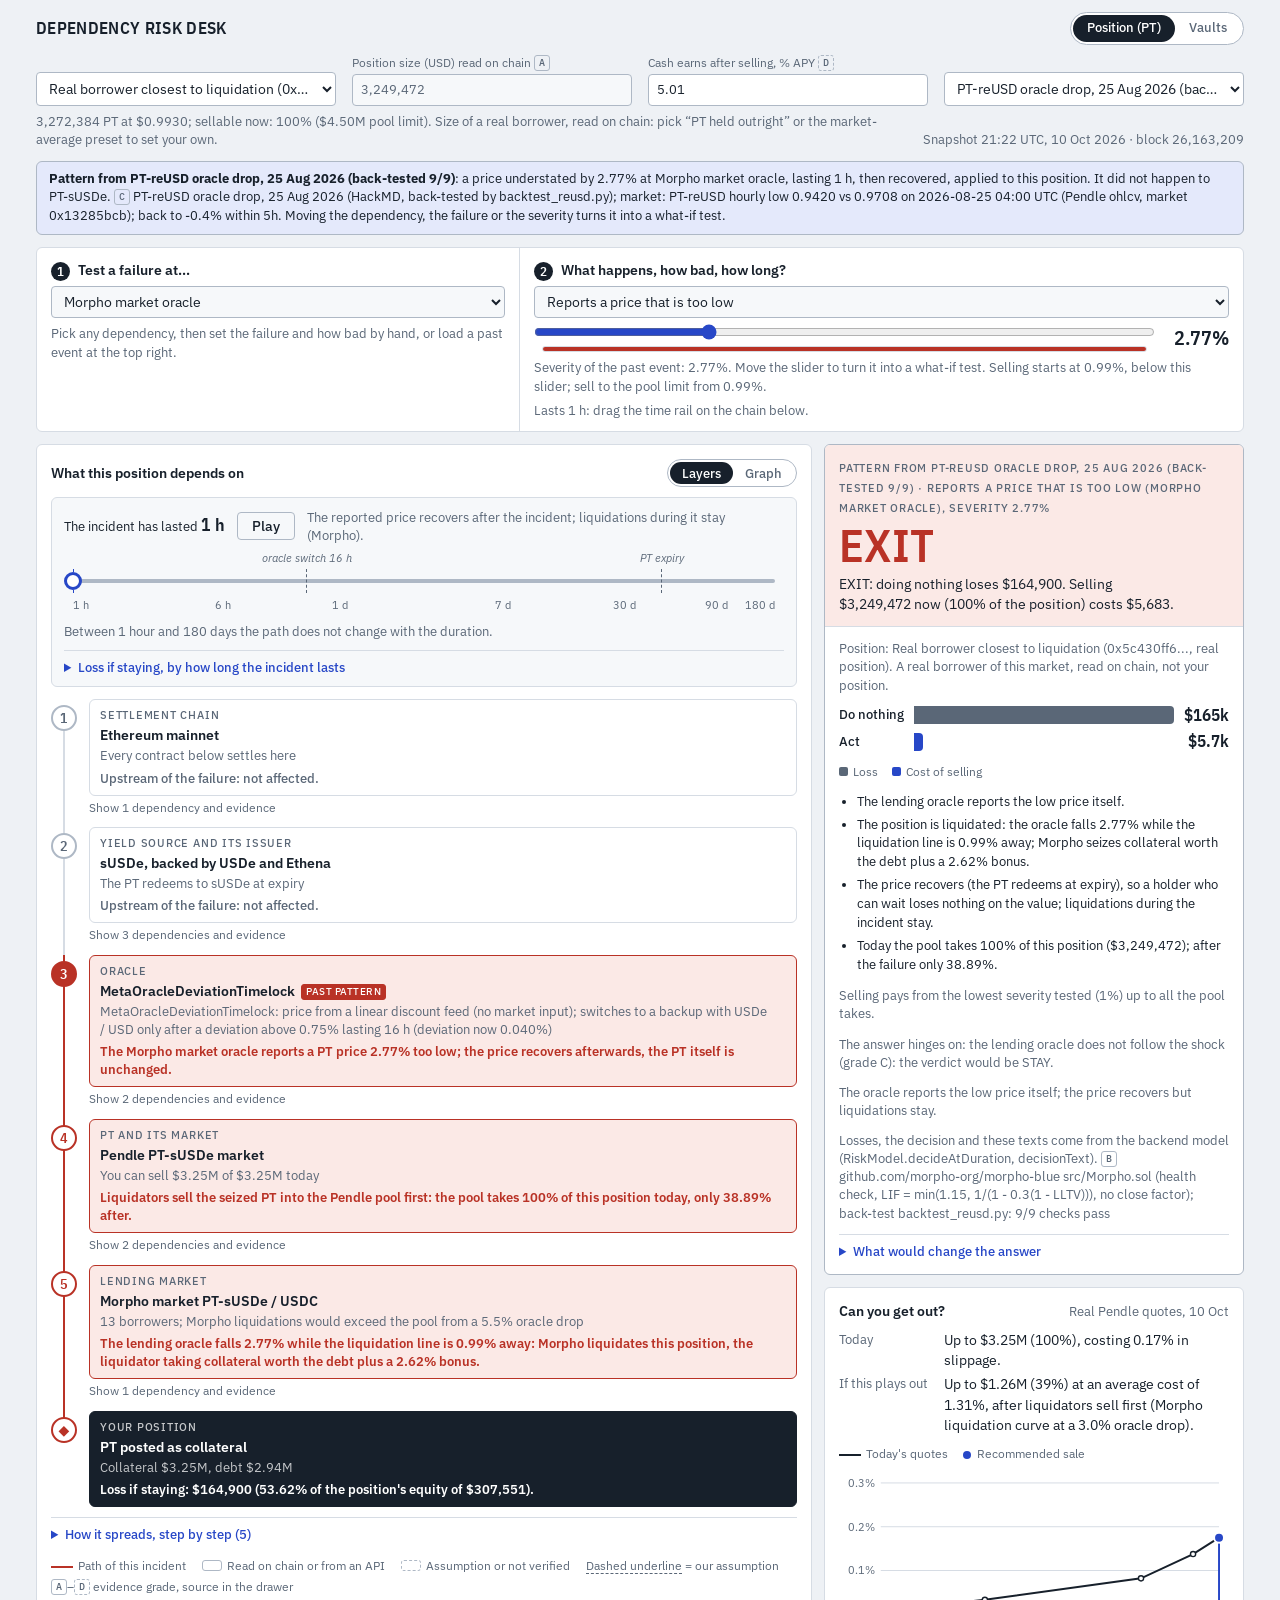
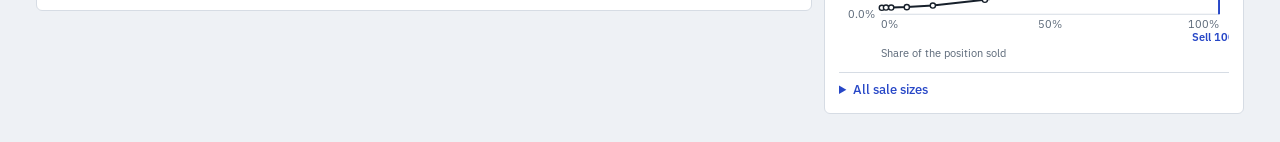
==== web/demo.html @ 29af9c68 "Vault view rest: backend links, details, duration, run slider, off-chain (to-do 9) Links and the inc" ====
<!doctype html>
<html>
  <head>
    <meta charset="utf8" />
    <meta
      name="viewport"
      content="width=device-width,initial-scale=1,viewport-fit=cover"
    />
    <link rel="stylesheet" href="demo.css" />
  </head>
  <body>
    <title>Dependency Risk Desk v2</title>
    <link
      rel="stylesheet"
      href="https://fonts.googleapis.com/css2?family=IBM+Plex+Mono:wght@400;500&family=IBM+Plex+Sans:wght@400;500;600&family=IBM+Plex+Sans+Condensed:wght@600&display=swap"
    />

    <div class="app">
      <header>
        <h1>Dependency Risk Desk</h1>
        <div class="view-part" id="hdr-pt">
          <select id="pos" aria-label="Position"></select>
          <label class="hin" for="size"
            ><span><span id="size-lbl"></span> <span id="size-mark"></span></span
            ><input id="size" type="text" inputmode="decimal" autocomplete="off"
          /></label>
          <label class="hin" for="alt"
            ><span id="alt-lbl"></span><input id="alt" type="text" inputmode="decimal"
          /></label>
          <select id="replay" aria-label="Load a past incident pattern"></select>
          <p class="note hline" id="sizeLine"></p>
          <span class="stamp" id="stamp"></span>
        </div>
        <div class="view-part" id="hdr-vault" hidden>
          <label class="hin wide" for="v-addr"
            ><span id="v-addr-lbl"></span
            ><input id="v-addr" type="text" spellcheck="false" autocomplete="off"
          /></label>
          <select id="v-pick" aria-label="Vaults in the list"></select>
          <label class="hin" for="v-amt"
            ><span id="v-amt-lbl"></span><input id="v-amt" type="text" inputmode="decimal"
          /></label>
          <label class="hin" for="v-alt"
            ><span id="v-alt-lbl"></span><input id="v-alt" type="text" inputmode="decimal"
          /></label>
        </div>
        <div class="mode" role="group" aria-label="Page view">
          <button data-page="pt" aria-pressed="true">Position (PT)</button
          ><button data-page="vault" aria-pressed="false">Vaults</button>
        </div>
      </header>
      <div class="banner" id="banner" hidden></div>

      <div class="view-part" id="view-pt">
      <div class="banner" id="pastBanner" hidden></div>

      <section class="panel steps" id="steps" aria-label="Incident to test">
        <div class="step">
          <label class="q" for="node"><i>1</i><span id="q1"></span></label>
          <select id="node"></select>
          <span class="note" id="n1"></span>
        </div>
        <div class="step">
          <label class="q" for="fail"><i>2</i>What happens, how bad, how long?</label>
          <select id="fail"></select>
          <div class="slide">
            <div class="tcol">
              <input type="range" id="sev" aria-label="Severity" />
              <div id="zoneBox"></div>
            </div>
            <output id="sevOut" for="sev"></output>
          </div>
          <span class="note" id="sevNote"></span>
          <span class="note" id="durNote"></span>
        </div>
      </section>

      <main class="cols">
        <div class="main">
          <section class="panel">
            <div class="phead">
              <h2>What this position depends on</h2>
              <div
                class="mode sm"
                role="group"
                aria-label="How to show the dependencies"
              >
                <button id="v-list" data-view="list" aria-pressed="true">
                  Layers</button
                ><button id="v-graph" data-view="graph" aria-pressed="false">
                  Graph
                </button>
              </div>
            </div>
            <div class="rail" id="rail" role="group" aria-label="How long the incident lasts">
              <div class="rhead">
                <span class="rlbl" id="railLbl"></span>
                <button class="btn rplay" id="play" aria-pressed="false"></button>
                <span class="rrec" id="rec"></span>
              </div>
              <div class="rtrack" id="rtrack">
                <div class="rline"></div>
                <div id="rmarks"></div>
                <div
                  class="rthumb"
                  id="rthumb"
                  role="slider"
                  tabindex="0"
                  aria-label="How long the incident lasts"
                  aria-valuemin="1"
                  aria-valuemax="4320"
                ></div>
              </div>
              <div class="raxis" id="raxis"></div>
              <ul class="revents" id="revents"></ul>
              <details class="tl" id="d-tl">
                <summary id="tlSum"></summary>
                <div id="tl"></div>
              </details>
            </div>
            <div class="chain" id="chain"></div>
            <details class="spread" id="d-spread">
              <summary id="spreadSum"></summary>
              <ol id="spread"></ol>
            </details>
            <div class="legend">
              <span><i class="a"></i>Path of this incident</span
              ><span><i></i>Read on chain or from an API</span
              ><span><i class="d"></i>Assumption or not verified</span
              ><span
                ><span class="asm">Dashed underline</span> = our
                assumption</span
              ><span
                ><span class="gr">A</span>–<span class="gr D">D</span> evidence
                grade, source in the drawer</span
              >
            </div>
          </section>
        </div>
        <aside class="side">
          <section
            class="panel decision"
            id="decision"
            aria-live="polite"
          ></section>
          <section class="panel exit" id="exit"></section>
        </aside>
      </main>

      </div>

      <main class="view-part" id="view-vault" hidden>
        <div class="banner vmsg" id="v-msg" hidden></div>
        <section class="panel steps" id="v-steps" aria-label="Vault incident to test">
          <div class="step">
            <label class="q" for="v-inc"><i>1</i><span id="v-q1"></span></label>
            <select id="v-inc"></select>
            <span class="note" id="v-n1"></span>
          </div>
          <div class="step" id="v-sevstep">
            <label class="q" for="v-sev"><i>2</i><span id="v-q2"></span></label>
            <div class="slide">
              <div class="tcol">
                <input type="range" id="v-sev" min="0" max="1000" step="1" aria-label="Severity" />
                <div class="vticks" id="v-ticks"></div>
                <div id="v-zones"></div>
              </div>
              <output id="v-sevOut" for="v-sev"></output>
            </div>
            <span class="note" id="v-sevNote"></span>
          </div>
        </section>
        <div class="cols" id="v-cols">
          <section class="panel">
            <div class="phead">
              <h2 id="v-chainHead"></h2>
              <div class="mode sm" role="group" aria-label="How to show the vault's dependencies">
                <button data-vdisp="list" aria-pressed="true">Layers</button
                ><button data-vdisp="graph" aria-pressed="false">Graph</button>
              </div>
            </div>
            <div class="rail" id="v-rail" role="group" aria-label="How long the incident lasts" hidden>
              <div class="rhead">
                <span class="rlbl" id="v-durLbl"></span>
                <span class="rrec" id="v-rec"></span>
              </div>
              <div class="vrtrack">
                <div id="v-rmarks"></div>
                <input type="range" id="v-dur" min="0" max="1000" step="1" aria-label="How long the incident lasts" />
              </div>
              <div class="raxis" id="v-raxis"></div>
              <ul class="tlsum" id="v-dsum"></ul>
              <details class="tl" id="v-d-tl">
                <summary id="v-tlSum"></summary>
                <div id="v-tl"></div>
              </details>
            </div>
            <div class="vchain" id="v-chain"></div>
            <div id="v-more"></div>
          </section>
          <aside class="side">
            <section class="panel decision" id="v-decision" aria-live="polite"></section>
          </aside>
        </div>
      </main>
    </div>

    <div class="drawer" id="drawer" hidden>
      <div class="in" id="drawerIn"></div>
    </div>

    <script src="../sample_data/dashboard.sample.js"></script>
    <script src="risk_model.js"></script>
    <script src="../sample_data/vaults.sample.js"></script>
    <script src="demo.copy.js"></script>
    <script src="demo.js"></script>
    <script src="vault.js"></script>
  </body>
</html>
---- web/demo.css ----
/* Base styles (from the page <head>) */
      :root {
        color-scheme: light;
        box-sizing: border-box;
        padding-top: env(safe-area-inset-top, 0px);
        padding-bottom: env(safe-area-inset-bottom, 0px);
      }
      html {
        scroll-padding-top: env(safe-area-inset-top, 0px);
      }
      body {
        margin: 0;
        padding: 0;
        font:
          14px -apple-system,
          BlinkMacSystemFont,
          sans-serif;
        background: #fff;
        color: #000;
      }
      img {
        max-width: 100%;
      }
      [hidden]:not([hidden="until-found" i]) {
        display: none !important;
      }

/* Page styles */
      /* Layout: inputs run left to right in thinking order (where, how bad, how likely). Answer card top right. Five-layer chain on the left, one row per layer. Detail opens on demand. */
      :root {
        --bg: #eef1f5;
        --surface: #ffffff;
        --sunk: #f6f8fa;
        --ink: #17202b;
        --muted: #5a6777;
        --line: #d6dce4;
        --line-strong: #aeb8c5;
        --accent: #2747c7;
        --accent-tint: #e4e9fb;
        --crit: #b93226;
        --crit-tint: #fbe9e6;
        --warn: #8f5b00;
        --warn-tint: #fbf0d9;
        --good: #1e7048;
        --good-tint: #e3f3ea;
        --sans:
          "IBM Plex Sans", system-ui, -apple-system, "Segoe UI", sans-serif;
        --cond:
          "IBM Plex Sans Condensed", "IBM Plex Sans", system-ui, sans-serif;
        --mono: "IBM Plex Mono", ui-monospace, Menlo, Consolas, monospace;
      }
      @media (prefers-color-scheme: dark) {
        :root:not([data-theme="light"]) {
          --bg: #0f141b;
          --surface: #171e28;
          --sunk: #131922;
          --ink: #e5eaf1;
          --muted: #96a3b4;
          --line: #283342;
          --line-strong: #465468;
          --accent: #8aa4ff;
          --accent-tint: #1e2a52;
          --crit: #ff8475;
          --crit-tint: #3a1d1a;
          --warn: #e6ae52;
          --warn-tint: #33280f;
          --good: #62c795;
          --good-tint: #14301f;
          color-scheme: dark;
        }
      }
      :root[data-theme="dark"] {
        --bg: #0f141b;
        --surface: #171e28;
        --sunk: #131922;
        --ink: #e5eaf1;
        --muted: #96a3b4;
        --line: #283342;
        --line-strong: #465468;
        --accent: #8aa4ff;
        --accent-tint: #1e2a52;
        --crit: #ff8475;
        --crit-tint: #3a1d1a;
        --warn: #e6ae52;
        --warn-tint: #33280f;
        --good: #62c795;
        --good-tint: #14301f;
        color-scheme: dark;
      }
      * {
        box-sizing: border-box;
      }
      body {
        background: var(--bg);
        color: var(--ink);
        font: 14px/1.45 var(--sans);
        font-variant-numeric: tabular-nums;
      }
      .app {
        max-width: 1240px;
        margin: 0 auto;
        padding-inline: 16px;
        padding-block: 12px 28px;
        display: flex;
        flex-direction: column;
        gap: 12px;
      }
      body.drawer-open .app {
        padding-bottom: 46vh;
      }
      button,
      select,
      input {
        font: inherit;
        color: inherit;
      }
      button {
        cursor: pointer;
      }
      input[type="range"] {
        accent-color: var(--accent);
        width: 100%;
        min-width: 0;
        margin: 0;
      }
      :focus-visible {
        outline: 2px solid var(--accent);
        outline-offset: 2px;
      }
      p {
        margin: 0;
      }
      .lbl {
        font-size: 11px;
        letter-spacing: 0.07em;
        text-transform: uppercase;
        color: var(--muted);
        font-weight: 500;
      }
      .mono {
        font-family: var(--mono);
        font-size: 12px;
      }
      .note {
        color: var(--muted);
        font-size: 12.5px;
      }
      .asm {
        border-bottom: 1px dashed var(--muted);
      }
      .eff.n,
      .lay.hot .eff.n {
        color: var(--muted);
        font-weight: 500;
      }
      .gr {
        display: inline-block;
        font: 500 10px/14px var(--mono);
        padding: 0 4px;
        border: 1px solid var(--line-strong);
        border-radius: 3px;
        color: var(--muted);
        vertical-align: 1px;
      }
      .gr.D {
        border-style: dashed;
      }
      .link {
        background: none;
        border: 0;
        padding: 0;
        color: var(--accent);
        text-decoration: underline;
        font-size: 12.5px;
      }
      .panel {
        background: var(--surface);
        border: 1px solid var(--line);
        border-radius: 6px;
        padding: 14px;
        min-width: 0;
      }
      .panel h2 {
        font: 600 14px/1.2 var(--sans);
        margin: 0;
      }
      .phead {
        display: flex;
        flex-wrap: wrap;
        gap: 4px 16px;
        justify-content: space-between;
        align-items: baseline;
        margin-bottom: 10px;
      }

      header {
        display: flex;
        flex-wrap: wrap;
        gap: 10px 20px;
        align-items: center;
      }
      header h1 {
        font: 600 17px/1 var(--cond);
        letter-spacing: 0.02em;
        margin: 0;
        text-transform: uppercase;
      }
      header select {
        background: var(--surface);
        border: 1px solid var(--line-strong);
        border-radius: 4px;
        padding: 6px 8px;
        min-width: 0;
        max-width: 100%;
        text-overflow: ellipsis;
        flex: 0 1 300px;
      }
      header .stamp {
        margin-left: auto;
        font-size: 12.5px;
        color: var(--muted);
      }
      header .stamp {
        margin-left: 0;
        flex-basis: 100%;
        text-align: right;
      }
      /* The page's two views (Position / Vaults): each view's header inputs and body sit in a .view-part, which keeps
   the surrounding layout as if it were not there; the hidden one is display: none ([hidden] rule). */
      .view-part {
        display: contents;
      }
      /* Each view's header inputs take a full-width second row: the title and the view switch stay on the first one,
   in the same place in both views. */
      #hdr-pt:not([hidden]),
      #hdr-vault:not([hidden]) {
        display: flex;
        flex-wrap: wrap;
        align-items: flex-end;
        gap: 10px 16px;
        flex: 1 0 100%;
        order: 3;
        min-width: 0;
      }
      /* Header inputs of the vault view: a small caption over a field, like a labelled select. */
      .hin {
        display: flex;
        flex-direction: column;
        gap: 2px;
        font-size: 11.5px;
        color: var(--muted);
        flex: 1 1 120px;
        min-width: 0;
      }
      .hin.wide {
        flex: 2 1 300px;
      }
      #hdr-vault select {
        flex: 1 1 240px;
      }
      /* PT view header (to-do 8): the size field is read-only for a real borrower (its on-chain size); the line under
   the inputs takes a row of its own. */
      .hin input[readonly] {
        background: var(--sunk);
        color: var(--muted);
      }
      #hdr-pt .hline {
        flex: 1 1 340px;
        margin: -4px 0 0;
      }
      #hdr-pt .stamp {
        flex: 0 1 auto;
        margin: -4px 0 0 auto;
      }
      .hin input {
        width: 100%;
        box-sizing: border-box;
        background: var(--surface);
        border: 1px solid var(--line-strong);
        border-radius: 4px;
        padding: 6px 8px;
        color: var(--ink);
        font-size: 13px;
        min-width: 0;
      }
      #v-addr {
        font-family: var(--mono);
        font-size: 12px;
      }
      /* Severity anchors (historical, grade C) under the vault slider. */
      .vticks {
        position: relative;
        height: 10px;
        margin-top: 2px;
      }
      .vticks i {
        position: absolute;
        top: 0;
        width: 1px;
        height: 8px;
        background: var(--line-strong);
      }
      /* Vault dependency graph: the PT graph's bands and nodes, one row per layer and fixed-width columns, so a market
   sits above its collateral; wide vaults scroll sideways inside the panel. The left gutter carries long edges. */
      .vgraph {
        width: max-content;
        min-width: 100%;
      }
      .vgraph .grow {
        display: flex;
        flex-wrap: nowrap;
        gap: 14px;
        padding-left: 14px;
      }
      .vgraph .node {
        flex: 0 0 150px;
      }
      .vgraph .elab {
        pointer-events: none;
      }
      .vgraph .elab.side {
        transform: translate(4px, -50%);
      }
      /* Vault dependency chain: six layers, items on the incident's path marked. */
      .vchain {
        display: flex;
        flex-direction: column;
        gap: 10px;
      }
      .vchain .vl {
        display: grid;
        grid-template-columns: 22px minmax(0, 1fr);
        gap: 8px;
      }
      .vchain .vn {
        font: 600 13px/22px var(--cond);
        color: var(--muted);
        text-align: center;
      }
      .vchain h3 {
        margin: 0 0 4px;
        font: 600 11.5px/1.3 var(--sans);
        color: var(--muted);
        text-transform: uppercase;
        letter-spacing: 0.04em;
      }
      .vchain ul {
        margin: 0;
        padding: 0;
        list-style: none;
        display: flex;
        flex-direction: column;
        gap: 4px;
      }
      .vchain li {
        border: 1px solid var(--line);
        border-radius: 5px;
        padding: 6px 9px;
        background: var(--surface);
        font-size: 13px;
      }
      .vchain li.on {
        border-color: var(--crit);
        background: var(--crit-tint);
      }
      .vchain li .note {
        display: block;
      }
      .mode {
        margin-left: auto;
        display: flex;
        border: 1px solid var(--line-strong);
        border-radius: 999px;
        padding: 2px;
        background: var(--surface);
      }
      .mode button {
        border: 0;
        background: none;
        border-radius: 999px;
        padding: 4px 14px;
        font-weight: 500;
        font-size: 13px;
        color: var(--muted);
      }
      .mode button[aria-pressed="true"] {
        background: var(--ink);
        color: var(--surface);
      }
      .mode.sm button {
        padding: 2px 12px;
        font-size: 12.5px;
      }
      .banner {
        border-radius: 6px;
        padding: 8px 12px;
        border: 1px solid var(--line-strong);
        background: var(--accent-tint);
        font-size: 13px;
      }
      .banner a {
        color: var(--accent);
      }

      .steps {
        display: grid;
        grid-template-columns: 1fr 1.5fr;
        gap: 0;
        padding: 0;
      }
      .step {
        padding: 12px 14px;
        display: flex;
        flex-direction: column;
        gap: 6px;
        min-width: 0;
        border-left: 1px solid var(--line);
      }
      .step:first-child {
        border-left: 0;
      }
      .step .q {
        display: flex;
        gap: 8px;
        align-items: baseline;
        font-weight: 600;
      }
      .step .q i {
        font: 600 13px/1 var(--cond);
        font-style: normal;
        color: var(--surface);
        background: var(--ink);
        border-radius: 50%;
        width: 19px;
        height: 19px;
        display: inline-grid;
        place-items: center;
        flex: none;
        position: relative;
        top: 1px;
      }
      .step select {
        background: var(--sunk);
        border: 1px solid var(--line-strong);
        border-radius: 4px;
        padding: 5px 8px;
        width: 100%;
        min-width: 0;
        text-overflow: ellipsis;
      }
      .slide {
        display: flex;
        align-items: center;
        gap: 12px;
      }
      /* The zone bar sits under the slider track only, inset by half a thumb so its scale matches the thumb. */
      .slide .tcol {
        flex: 1;
        min-width: 0;
        display: flex;
        flex-direction: column;
        gap: 6px;
      }
      #zoneBox {
        margin-inline: 8px;
      }
      .slide output {
        font: 600 20px/1 var(--cond);
        min-width: 62px;
        text-align: right;
      }
      .zones {
        height: 6px;
        border-radius: 3px;
        overflow: hidden;
        display: flex;
        border: 1px solid var(--line);
      }
      .zones i {
        display: block;
        height: 100%;
      }
      .zs {
        background: var(--good);
      }
      .zp {
        background: var(--warn);
      }
      .zc {
        background: var(--crit);
      }
      @media (max-width: 860px) {
        .steps {
          grid-template-columns: minmax(0, 1fr);
        }
        .step {
          border-left: 0;
          border-top: 1px solid var(--line);
        }
        .step:first-child {
          border-top: 0;
        }
      }

      .cols {
        display: grid;
        grid-template-columns: minmax(0, 1fr) 420px;
        gap: 12px;
        align-items: start;
      }
      .side,
      .main {
        display: flex;
        flex-direction: column;
        gap: 12px;
        min-width: 0;
      }
      @media (max-width: 1000px) {
        .cols {
          grid-template-columns: minmax(0, 1fr);
        }
        .side {
          order: -1;
        }
      }

      /* chain */
      .chain {
        display: flex;
        flex-direction: column;
      }
      .lay {
        position: relative;
        padding-left: 38px;
        padding-bottom: 10px;
      }
      .lay::before {
        content: "";
        position: absolute;
        left: 12px;
        top: 0;
        bottom: 0;
        border-left: 2px solid var(--line);
      }
      .lay:first-child::before {
        top: 18px;
      }
      .lay:last-child {
        padding-bottom: 0;
      }
      .lay:last-child::before {
        bottom: auto;
        height: 18px;
      }
      .lay.hot::before {
        border-left-color: var(--crit);
      }
      .ln {
        position: absolute;
        left: 0;
        top: 6px;
        width: 26px;
        height: 26px;
        border-radius: 50%;
        background: var(--surface);
        border: 2px solid var(--line-strong);
        display: grid;
        place-items: center;
        font: 600 14px/1 var(--cond);
        color: var(--muted);
      }
      .lay.hot .ln {
        border-color: var(--crit);
        color: var(--crit);
      }
      .lay.origin .ln {
        background: var(--crit);
        color: var(--surface);
      }
      .lrow {
        width: 100%;
        text-align: left;
        background: var(--surface);
        border: 1px solid var(--line);
        border-radius: 6px;
        padding: 8px 10px;
        display: grid;
        grid-template-columns: minmax(0, 1fr) minmax(0, auto);
        gap: 4px 14px;
        align-items: center;
      }
      .lrow:hover {
        border-color: var(--accent);
      }
      .lay.hot .lrow {
        border-color: var(--crit);
        background: var(--crit-tint);
      }
      .lay.pos .lrow {
        background: var(--ink);
        color: var(--surface);
        border-color: var(--ink);
        cursor: default;
      }
      .lay.pos .lrow .lbl,
      .lay.pos .lrow .fact {
        color: inherit;
        opacity: 0.75;
      }
      .lt {
        display: flex;
        flex-direction: column;
        gap: 1px;
        min-width: 0;
      }
      .lt b {
        font-weight: 600;
        font-size: 14px;
      }
      .fact {
        font-size: 12.5px;
        color: var(--muted);
      }
      .eff {
        font-weight: 600;
        font-size: 13px;
        color: var(--crit);
        text-align: right;
        max-width: 250px;
      }
      .lay.pos .eff {
        color: inherit;
      }
      /* Layer rows by propagation state (guide section 6): origin and hit are .hot (red); unchanged and
   not_applicable keep the plain grey row; not_modelled is dashed grey; unknown is amber. The layer's text sits under
   its head. */
      .lt .eff {
        text-align: left;
        max-width: none;
        margin-top: 3px;
        font-size: 12.5px;
      }
      .lay[data-state="not_modelled"] .lrow {
        border-style: dashed;
      }
      .lay[data-state="unknown"] .lrow {
        border-color: var(--warn);
        background: var(--warn-tint);
      }
      .lay[data-state="unknown"] .ln,
      .lay[data-state="unknown"] .eff {
        border-color: var(--warn);
        color: var(--warn);
      }
      /* "How it spreads": the path as a numbered list; steps that change something are red, the answer is bold. */
      .spread {
        margin-top: 10px;
      }
      .spread ol {
        margin: 6px 0 0;
        padding-left: 22px;
        display: flex;
        flex-direction: column;
        gap: 5px;
        font-size: 13px;
      }
      .spread li[data-state="origin"],
      .spread li[data-state="hit"] {
        color: var(--crit);
      }
      .spread li[data-state="result"] {
        font-weight: 600;
      }
      /* The card's reasons (decisionText) */
      .reasons {
        margin: 0;
        padding-left: 18px;
        display: flex;
        flex-direction: column;
        gap: 4px;
        font-size: 13px;
      }
      .tag {
        display: inline-block;
        font-size: 10px;
        font-weight: 500;
        letter-spacing: 0.05em;
        text-transform: uppercase;
        border: 1px solid currentColor;
        border-radius: 3px;
        padding: 0 4px;
        color: var(--warn);
        margin-left: 6px;
        vertical-align: 1px;
      }
      .tag.det {
        color: var(--surface);
        background: var(--crit);
        border-color: var(--crit);
      }
      .tag.hyp {
        color: var(--crit);
        border-style: dashed;
        background: var(--surface);
      }
      .lay.origin.hyp .ln {
        background: var(--surface);
        color: var(--crit);
        border-style: dashed;
      }
      .fact b {
        font-weight: 600;
        font-size: inherit;
        color: var(--crit);
      }
      .more {
        background: none;
        border: 0;
        padding: 3px 0 0;
        color: var(--muted);
        font-size: 12px;
      }
      .more:hover {
        color: var(--accent);
      }
      .chips {
        display: flex;
        flex-wrap: wrap;
        gap: 6px;
        padding-top: 6px;
      }
      .chip {
        background: var(--surface);
        border: 1px solid var(--line-strong);
        border-radius: 5px;
        padding: 4px 8px;
        text-align: left;
        display: flex;
        flex-direction: column;
        min-width: 0;
        font-size: 12.5px;
      }
      .chip.doc {
        border-style: dashed;
      }
      .chip.sel {
        border-color: var(--crit);
        box-shadow: 0 0 0 1px var(--crit);
      }
      .chip:hover {
        border-color: var(--accent);
      }
      .chip .ad {
        font-family: var(--mono);
        font-size: 10.5px;
        color: var(--muted);
      }
      @media (max-width: 560px) {
        .lrow {
          grid-template-columns: minmax(0, 1fr);
        }
        .eff {
          text-align: left;
          max-width: none;
        }
      }
      .legend {
        display: flex;
        flex-wrap: wrap;
        gap: 4px 16px;
        color: var(--muted);
        font-size: 12px;
        margin-top: 12px;
      }
      .legend i {
        display: inline-block;
        width: 20px;
        height: 11px;
        border: 1px solid var(--line-strong);
        border-radius: 3px;
        vertical-align: -1px;
        margin-right: 5px;
      }
      .legend i.d {
        border-style: dashed;
      }

      .gscroll {
        overflow-x: auto;
        padding-bottom: 4px;
      }
      .graph {
        position: relative;
        min-width: 700px;
        display: flex;
        flex-direction: column;
      }
      .graph svg {
        position: absolute;
        inset: 0;
        width: 100%;
        height: 100%;
        pointer-events: none;
        overflow: visible;
      }
      .band {
        display: grid;
        grid-template-columns: 84px minmax(0, 1fr);
        gap: 12px;
        border-top: 1px solid var(--line);
        padding: 14px 0 24px;
      }
      .band:first-of-type {
        border-top: 0;
        padding-top: 2px;
      }
      .band:last-of-type {
        padding-bottom: 2px;
      }
      .lname {
        font-size: 11.5px;
        line-height: 1.3;
        color: var(--muted);
      }
      .lname b {
        display: block;
        font: 600 18px/1 var(--cond);
        color: var(--ink);
        margin-bottom: 3px;
      }
      .grow {
        display: grid;
        grid-template-columns: repeat(4, minmax(0, 1fr));
        column-gap: 48px;
        align-items: start;
      }
      .node {
        position: relative;
        z-index: 1;
        background: var(--surface);
        border: 1px solid var(--line-strong);
        border-radius: 6px;
        padding: 7px 9px;
        text-align: left;
        min-width: 0;
        display: flex;
        flex-direction: column;
        gap: 3px;
        align-items: flex-start;
      }
      button.node:hover {
        border-color: var(--accent);
      }
      .node .nm {
        font-weight: 600;
        font-size: 13px;
        line-height: 1.25;
        overflow-wrap: anywhere;
      }
      .node .sub {
        font-size: 12px;
        color: var(--muted);
        line-height: 1.3;
      }
      .node .sub b {
        color: var(--crit);
        font-weight: 600;
      }
      .node .tag {
        margin-left: 0;
      }
      .node.doc {
        border-style: dashed;
      }
      .node.hot {
        border-color: var(--crit);
        background: var(--crit-tint);
      }
      .node.origin {
        box-shadow: 0 0 0 2px var(--crit);
      }
      .node.origin.hyp {
        box-shadow: none;
        outline: 2px dashed var(--crit);
        outline-offset: 1px;
      }
      .node.pos {
        background: var(--ink);
        color: var(--surface);
        border-color: var(--ink);
      }
      .node.pos .sub,
      .node.pos .sub b {
        color: inherit;
      }
      .node.pos.hot {
        box-shadow: 0 0 0 2px var(--crit);
      }
      .e {
        stroke: var(--line-strong);
        stroke-width: 1.4;
        fill: none;
      }
      .e.doc {
        stroke-dasharray: 5 4;
      }
      .e.hot {
        stroke: var(--crit);
        stroke-width: 2.2;
      }
      .elab {
        position: absolute;
        z-index: 2;
        transform: translate(-50%, -50%);
        background: var(--surface);
        border: 1px solid var(--line);
        border-radius: 9px;
        padding: 0 6px;
        font-size: 10.5px;
        line-height: 16px;
        color: var(--muted);
        white-space: nowrap;
      }
      .elab:hover {
        border-color: var(--accent);
        color: var(--accent);
      }
      .elab.hot {
        border-color: var(--crit);
        color: var(--crit);
      }
      .legend i.a {
        width: 22px;
        height: 0;
        border: 0;
        border-top: 2px solid var(--crit);
        border-radius: 0;
        vertical-align: middle;
      }

      /* decision */
      .decision {
        padding: 0;
        overflow: hidden;
        border-color: var(--line-strong);
      }
      .vband {
        padding: 12px 14px;
        background: var(--sunk);
        border-bottom: 1px solid var(--line);
      }
      .vband.stay {
        background: var(--good-tint);
      }
      .vband.reduce {
        background: var(--warn-tint);
      }
      .vband.cap {
        background: var(--crit-tint);
      }
      .verdict {
        font: 600 46px/1 var(--cond);
        letter-spacing: 0.01em;
        text-transform: uppercase;
        margin: 4px 0 6px;
        display: flex;
        align-items: baseline;
        gap: 10px;
        flex-wrap: wrap;
      }
      .stay .verdict {
        color: var(--good);
      }
      .reduce .verdict {
        color: var(--warn);
      }
      .cap .verdict {
        color: var(--crit);
      }
      .verdict small {
        font: 500 14px/1.2 var(--sans);
        text-transform: none;
        letter-spacing: 0;
        color: var(--ink);
      }
      .why {
        font-size: 14px;
        text-wrap: balance;
      }
      .dbody {
        padding: 12px 14px;
        display: flex;
        flex-direction: column;
        gap: 12px;
      }
      .bars {
        display: grid;
        grid-template-columns: max-content minmax(0, 1fr) max-content;
        gap: 8px 10px;
        align-items: center;
      }
      .bars .bn {
        font-weight: 500;
        font-size: 13px;
      }
      .bars .bv {
        font: 600 17px/1 var(--cond);
        text-align: right;
      }
      .track {
        display: flex;
        gap: 2px;
        height: 18px;
        min-width: 0;
      }
      .track i {
        display: block;
        height: 100%;
        border-radius: 0 4px 4px 0;
        min-width: 2px;
      }
      .track i:first-child:not(:last-child) {
        border-radius: 0;
      }
      .b-loss {
        background: var(--muted);
      }
      .b-cost {
        background: var(--accent);
      }
      .b-cap {
        background: var(--line-strong);
      }
      .bkey {
        display: flex;
        flex-wrap: wrap;
        gap: 2px 14px;
        font-size: 12px;
        color: var(--muted);
      }
      .bkey i {
        display: inline-block;
        width: 9px;
        height: 9px;
        border-radius: 2px;
        margin-right: 5px;
      }
      .stuck {
        border: 1px solid var(--crit);
        background: var(--crit-tint);
        border-radius: 6px;
        padding: 8px 10px;
        font-size: 13px;
      }
      details {
        border-top: 1px solid var(--line);
        padding-top: 8px;
      }
      summary {
        cursor: pointer;
        font-weight: 500;
        font-size: 13px;
        color: var(--accent);
      }
      details > div {
        padding-top: 8px;
        display: flex;
        flex-direction: column;
        gap: 8px;
      }
      .tw {
        overflow-x: auto;
      }
      table {
        border-collapse: collapse;
        width: 100%;
        font-size: 12.5px;
      }
      th,
      td {
        text-align: right;
        padding: 5px 4px;
        border-bottom: 1px solid var(--line);
        white-space: nowrap;
      }
      th {
        font-weight: 500;
        color: var(--muted);
        font-size: 11.5px;
      }
      th:first-child,
      td:first-child {
        text-align: left;
      }
      tr.best td,
      tr.sum td {
        font-weight: 600;
      }
      tr.best td {
        background: var(--accent-tint);
      }
      tr.ref td {
        color: var(--crit);
      }
      /* "What would change the answer": long assumptions wrap; a row that flips the verdict is bold; the weakest one is
   the highlighted row (tr.best); the other positions sit under their own group heading. */
      .sens-head {
        margin: 0 0 6px;
        font-weight: 600;
      }
      table.sens td:first-child {
        white-space: normal;
      }
      table.sens td:nth-child(3) {
        white-space: normal;
        text-align: left;
      }
      table.sens th:nth-child(3) {
        text-align: left;
      }
      table.sens tr.flip td:nth-child(3) {
        font-weight: 600;
      }
      table.sens tr.grp th {
        text-align: left;
        padding-top: 10px;
      }
      dl {
        display: grid;
        grid-template-columns: max-content minmax(0, 1fr);
        gap: 4px 16px;
        margin: 0;
      }
      dt {
        color: var(--muted);
        font-size: 12.5px;
      }
      dd {
        margin: 0;
        overflow-wrap: anywhere;
      }

      /* exit */
      .exit {
        display: flex;
        flex-direction: column;
        gap: 10px;
      }
      .exit .phead {
        margin: 0;
      }
      .ckey {
        display: flex;
        flex-wrap: wrap;
        gap: 2px 14px;
        font-size: 12px;
        color: var(--muted);
      }
      .ckey svg {
        vertical-align: middle;
        margin-right: 5px;
      }
      .cwrap {
        position: relative;
      }
      .chart {
        width: 100%;
        height: auto;
        display: block;
      }
      .chart text {
        font: 11px var(--sans);
        fill: var(--muted);
      }
      .chart .ax {
        stroke: var(--line);
        stroke-width: 1;
        fill: none;
      }
      .chart .cv {
        stroke: var(--ink);
        stroke-width: 2;
        fill: none;
      }
      .chart .sv {
        stroke: var(--muted);
        stroke-width: 2;
        stroke-dasharray: 5 4;
        fill: none;
      }
      .chart .pt {
        fill: var(--surface);
        stroke: var(--ink);
        stroke-width: 1.4;
      }
      .chart .no {
        fill: var(--sunk);
        stroke: none;
      }
      .chart .cliff {
        stroke: var(--line-strong);
        stroke-width: 1.2;
        stroke-dasharray: 3 3;
        fill: none;
      }
      .chart .rec {
        stroke: var(--accent);
        stroke-width: 2;
        fill: none;
      }
      .chart .recd {
        fill: var(--accent);
        stroke: var(--surface);
        stroke-width: 2;
      }
      .chart .rt {
        fill: var(--accent);
        font-weight: 600;
      }
      .chart .cross {
        stroke: var(--line-strong);
        stroke-width: 1;
        fill: none;
      }
      .tip {
        position: absolute;
        pointer-events: none;
        background: var(--surface);
        border: 1px solid var(--line-strong);
        border-radius: 5px;
        padding: 5px 8px;
        font-size: 12px;
        white-space: nowrap;
        z-index: 3;
      }
      .tip b {
        display: block;
      }


      .drawer {
        position: fixed;
        left: 0;
        right: 0;
        bottom: 0;
        z-index: 10;
        background: var(--surface);
        border-top: 2px solid var(--ink);
        max-height: 42vh;
        overflow: auto;
        padding: 12px 16px calc(12px + env(safe-area-inset-bottom, 0px));
      }
      .drawer .in {
        max-width: 1208px;
        margin: 0 auto;
        display: flex;
        flex-direction: column;
        gap: 8px;
      }
      .drawer .top {
        display: flex;
        justify-content: space-between;
        gap: 12px;
        align-items: flex-start;
      }
      .drawer h3 {
        margin: 0;
        font: 600 15px/1.25 var(--sans);
      }
      .drawer a {
        color: var(--accent);
      }
      /* Off-chain relations in the evidence drawer: grouped by kind; each quote from the issuer's documents is
   set apart with a dashed rule, like every grade-D item. */
      .offc h4 {
        margin: 4px 0 0;
        font: 600 12px/1.3 var(--sans);
        color: var(--muted);
        text-transform: uppercase;
        letter-spacing: 0.04em;
      }
      .offc ul {
        margin: 0;
        padding-left: 18px;
        display: flex;
        flex-direction: column;
        gap: 6px;
      }
      .offc .oq {
        display: block;
        margin: 2px 0 0;
        padding-left: 8px;
        border-left: 1px dashed var(--line-strong);
        color: var(--muted);
        font-style: italic;
      }
      .offc li .note {
        display: block;
      }
      .offc .tp {
        font-size: 12px;
        color: var(--warn);
      }
      .btn {
        background: none;
        color: var(--ink);
        border: 1px solid var(--line-strong);
        border-radius: 4px;
        padding: 5px 12px;
        font-weight: 500;
      }
      /* Time rail (to-do 7): how long the incident lasts, on the chain it drives. Log scale; grey dashed marks are
   references (oracle switch, expiry, the past event), red marks the durations where the path changes. */
      .rail {
        border: 1px solid var(--line);
        border-radius: 6px;
        background: var(--sunk);
        padding: 10px 12px 8px;
        margin-bottom: 12px;
      }
      .rhead {
        display: flex;
        flex-wrap: wrap;
        align-items: center;
        gap: 6px 12px;
      }
      .rlbl {
        font-size: 13px;
      }
      .rlbl b {
        font: 600 18px/1 var(--cond);
      }
      .rplay {
        padding: 3px 14px;
      }
      .rplay[aria-pressed="true"] {
        background: var(--ink);
        border-color: var(--ink);
        color: var(--surface);
      }
      .rrec {
        display: flex;
        flex-wrap: wrap;
        align-items: center;
        gap: 4px 8px;
        flex: 1 1 260px;
        min-width: 0;
      }
      .rrec .mode {
        margin-left: 0;
      }
      .rrec .rwhy {
        flex-basis: 100%;
      }
      .rtrack {
        position: relative;
        height: 30px;
        margin: 22px 9px 0;
        touch-action: none;
        cursor: pointer;
      }
      .rline {
        position: absolute;
        left: 0;
        right: 0;
        top: 50%;
        height: 4px;
        margin-top: -2px;
        border-radius: 2px;
        background: var(--line-strong);
      }
      .rm {
        position: absolute;
        top: 3px;
        bottom: 3px;
        width: 0;
      }
      .rm.ref {
        border-left: 1px dashed var(--muted);
      }
      .rm.ref span {
        position: absolute;
        bottom: 100%;
        margin-bottom: 2px;
        transform: translateX(-50%);
        white-space: nowrap;
        font-size: 11px;
        color: var(--muted);
      }
      .rm.ref.pm {
        border-left-color: var(--accent);
      }
      .rm.ref.pm span {
        display: none;
      }
      .rm.ev {
        top: 50%;
        bottom: auto;
        width: 8px;
        height: 16px;
        margin: -8px 0 0 -4px;
        padding: 0;
        border: 0;
        border-radius: 2px;
        background: var(--crit);
      }
      .rthumb {
        position: absolute;
        top: 50%;
        width: 18px;
        height: 18px;
        margin: -9px 0 0 -9px;
        border-radius: 50%;
        background: var(--surface);
        border: 3px solid var(--accent);
        cursor: grab;
        z-index: 1;
      }
      .raxis {
        position: relative;
        height: 16px;
        margin: 2px 9px 0;
        font-size: 11px;
        color: var(--muted);
      }
      .raxis span {
        position: absolute;
        transform: translateX(-50%);
        white-space: nowrap;
      }
      .raxis span:first-child {
        transform: none;
      }
      .raxis span:last-child {
        transform: translateX(-100%);
      }
      .revents {
        list-style: none;
        margin: 8px 0 0;
        padding: 0;
        display: flex;
        flex-direction: column;
        gap: 6px;
        font-size: 13px;
      }
      .revents > li {
        border-left: 3px solid var(--line-strong);
        padding-left: 8px;
      }
      .revents > li.passed {
        border-left-color: var(--crit);
      }
      .revents > li.note {
        border-left: 0;
        padding-left: 0;
      }
      .revents ul {
        margin: 2px 0 0;
        padding-left: 16px;
      }
      .revents li li[data-state="hit"],
      .revents li li[data-state="origin"] {
        color: var(--crit);
      }
      .vb {
        display: inline-block;
        font: 600 11px/16px var(--sans);
        padding: 0 6px;
        border-radius: 3px;
      }
      .vb.stay {
        background: var(--good-tint);
        color: var(--good);
      }
      .vb.reduce {
        background: var(--warn-tint);
        color: var(--warn);
      }
      .vb.cap {
        background: var(--crit-tint);
        color: var(--crit);
      }
      @media (max-width: 560px) {
        .raxis span:nth-child(6) {
          display: none;
        }
      }
      /* A layer whose state just changed pulses twice in about 1 s; --flash-at carries a running pulse through a
   re-render. With reduced motion: an outline instead. */
      @keyframes rflash {
        25%,
        75% {
          box-shadow: 0 0 0 3px var(--crit);
        }
      }
      .lay.flash .lrow,
      .band.flash .node {
        animation: rflash 1s ease-in-out;
        animation-delay: var(--flash-at, 0ms);
      }
      @media (prefers-reduced-motion: reduce) {
        .lay.flash .lrow,
        .band.flash .node {
          animation: none;
          outline: 2px solid var(--crit);
          outline-offset: 1px;
        }
      }
      /* Timeline chart (guide 5b): under the rail, on the same log axis (same side margins as the track). The
   background is the answer at each duration; strokes keep their width when the box is stretched. */
      .tl {
        margin-top: 10px;
      }
      .tl summary {
        cursor: pointer;
        font-size: 13px;
        color: var(--accent);
      }
      .tlsum {
        margin: 6px 0;
        padding-left: 18px;
        font-size: 13px;
      }
      .tlbox {
        position: relative;
        height: 120px;
        margin: 0 9px;
        border-bottom: 1px solid var(--line-strong);
      }
      .tlc {
        display: block;
        width: 100%;
        height: 100%;
      }
      .tb.stay {
        fill: var(--good-tint);
      }
      .tb.reduce {
        fill: var(--warn-tint);
      }
      .tb.cap {
        fill: var(--crit-tint);
      }
      .tref {
        stroke: var(--muted);
        stroke-dasharray: 4 4;
        vector-effect: non-scaling-stroke;
      }
      .tline {
        fill: none;
        stroke: var(--ink);
        stroke-width: 2;
        vector-effect: non-scaling-stroke;
      }
      .tnow {
        stroke: var(--accent);
        stroke-width: 2;
        vector-effect: non-scaling-stroke;
      }
      .tly {
        position: absolute;
        left: 4px;
        transform: translateY(-100%);
        font-size: 11px;
        color: var(--muted);
      }
      /* Vault view (to-do 9): the duration rail is a native range under the same rail box; reference marks sit over it,
   inset by half a thumb like the axis. Detail tables: the incident's markets highlighted. */
      .vrtrack {
        position: relative;
        margin-top: 20px;
      }
      #v-rmarks {
        position: absolute;
        inset: 0 9px;
        pointer-events: none;
      }
      .vrtrack input[type="range"] {
        position: relative;
        display: block;
      }
      .tline.low {
        stroke: var(--muted);
        stroke-dasharray: 5 4;
      }
      table.vmk tr.on td {
        background: var(--crit-tint);
      }
      table.vmk td:nth-child(6) {
        white-space: normal;
        text-align: left;
      }
      table.vtr td:first-child {
        white-space: normal;
      }
      /* Off-chain relations inside a vault chain item: a plain list, not more item boxes. */
      .vchain li .offc li {
        border: 0;
        background: none;
        padding: 0;
        margin: 0;
      }
      .vchain li .offc {
        margin-top: 6px;
      }
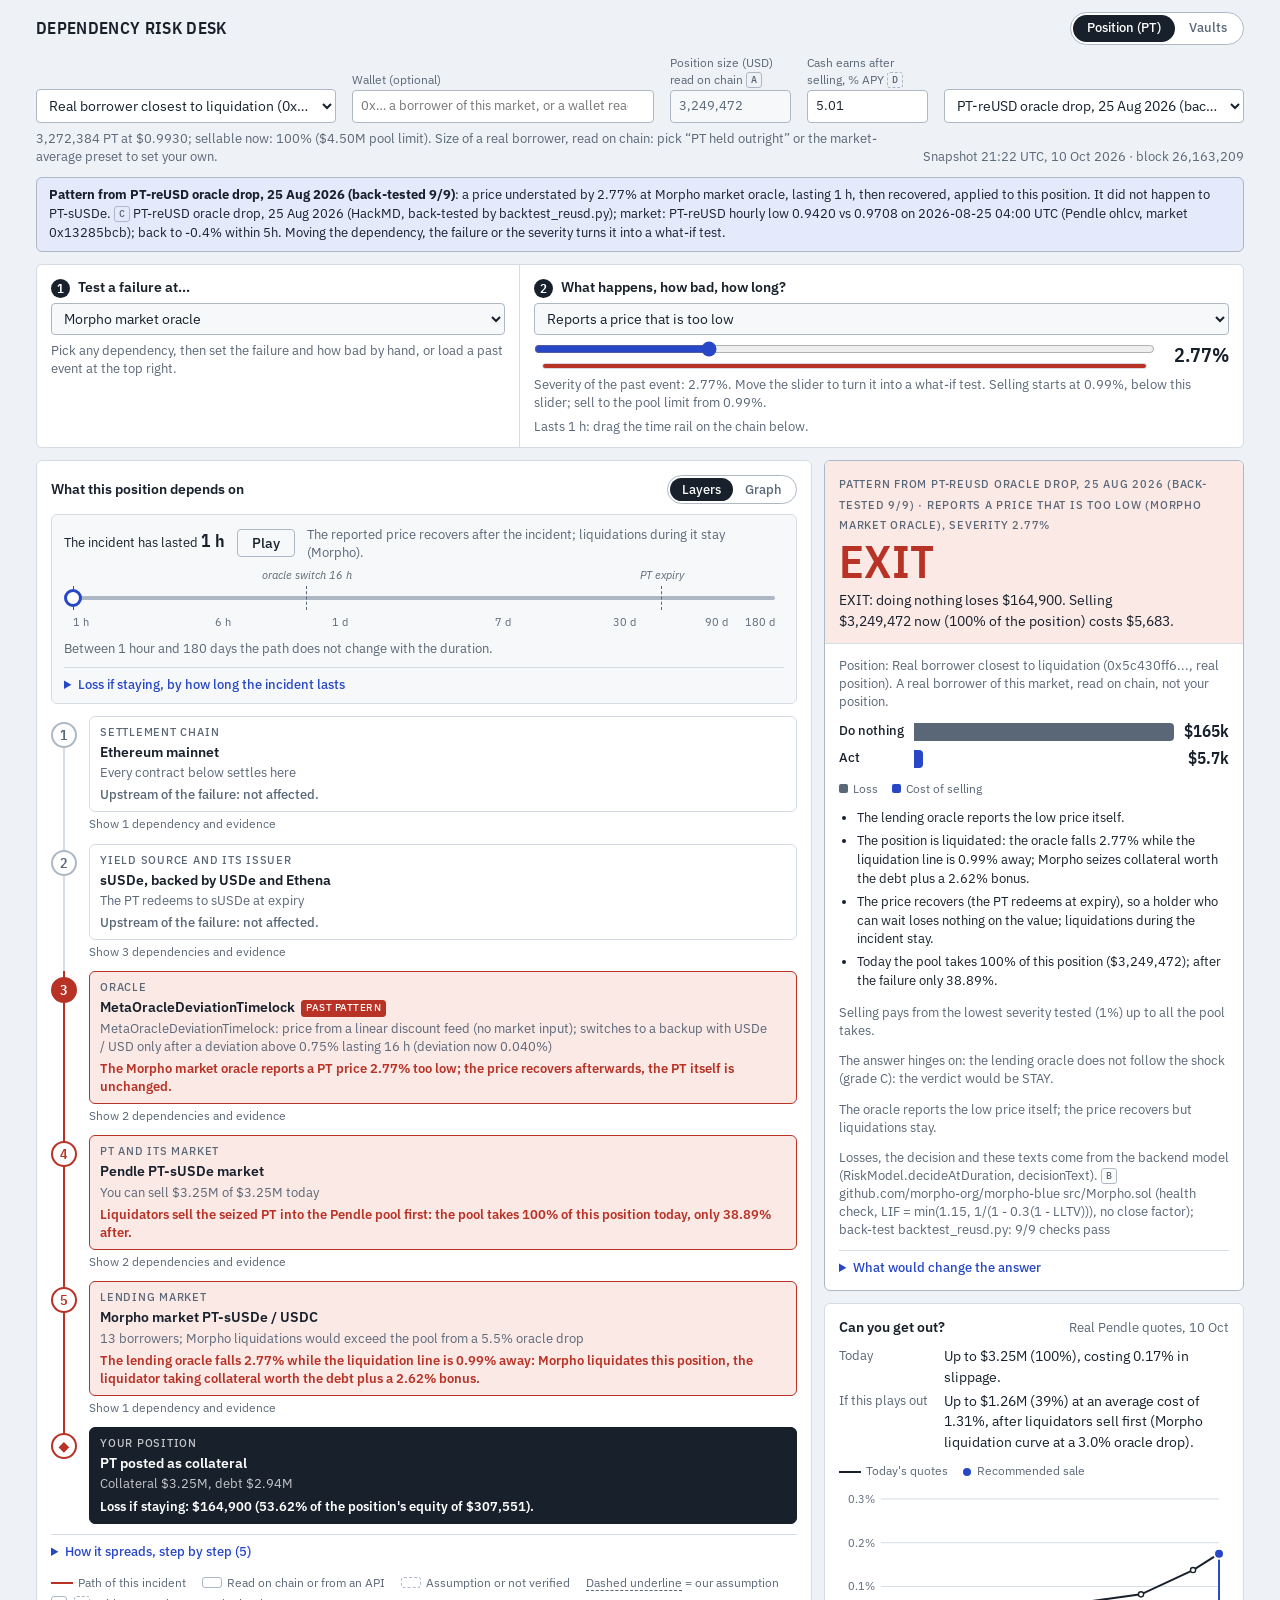
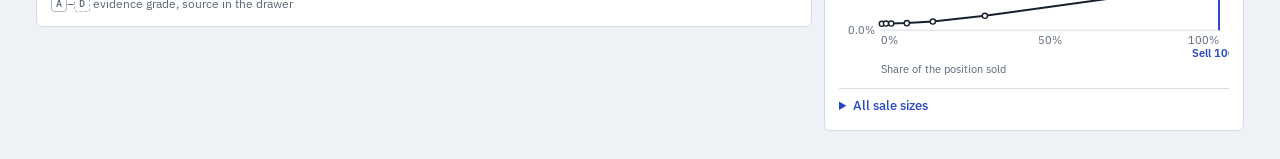
==== commit e6d80b25: "PT wallet input through atSize (to-do 10) "Wallet (optional)" after the position select, with a list" ====
--- a/web/demo.html
+++ b/web/demo.html
@@ -20,6 +20,11 @@
         <h1>Dependency Risk Desk</h1>
         <div class="view-part" id="hdr-pt">
           <select id="pos" aria-label="Position"></select>
+          <label class="hin wide" for="wallet"
+            ><span id="wallet-lbl"></span
+            ><input id="wallet" type="text" list="walletList" spellcheck="false" autocomplete="off"
+          /></label>
+          <datalist id="walletList"></datalist>
           <label class="hin" for="size"
             ><span><span id="size-lbl"></span> <span id="size-mark"></span></span
             ><input id="size" type="text" inputmode="decimal" autocomplete="off"
@@ -28,6 +33,7 @@
             ><span id="alt-lbl"></span><input id="alt" type="text" inputmode="decimal"
           /></label>
           <select id="replay" aria-label="Load a past incident pattern"></select>
+          <p class="note hline wmsg" id="walletMsg" hidden></p>
           <p class="note hline" id="sizeLine"></p>
           <span class="stamp" id="stamp"></span>
         </div>
--- a/web/demo.css
+++ b/web/demo.css
@@ -268,6 +268,13 @@
         flex: 1 1 340px;
         margin: -4px 0 0;
       }
+      #hdr-pt .wmsg {
+        flex-basis: 100%;
+      }
+      #hdr-pt .wmsg[data-state="bad"],
+      #hdr-pt .wmsg[data-state="unread"] {
+        color: var(--warn);
+      }
       #hdr-pt .stamp {
         flex: 0 1 auto;
         margin: -4px 0 0 auto;
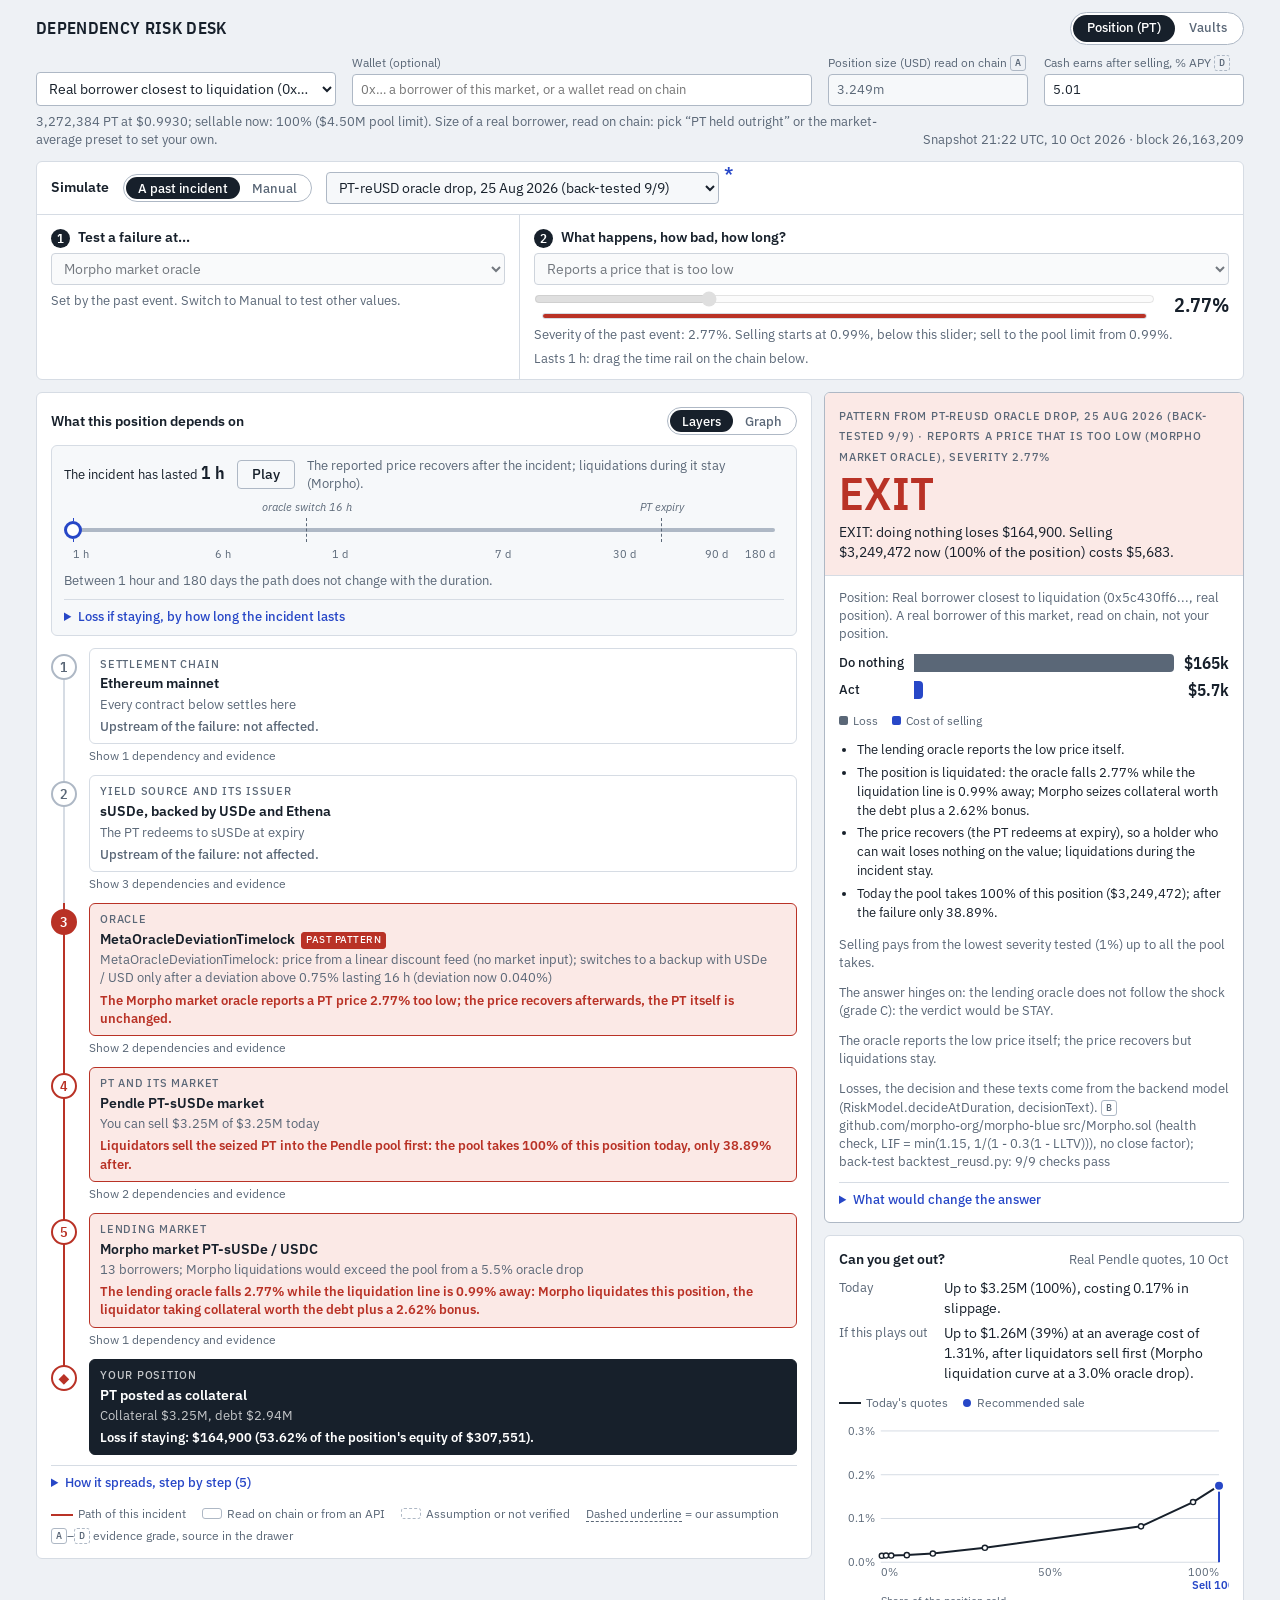
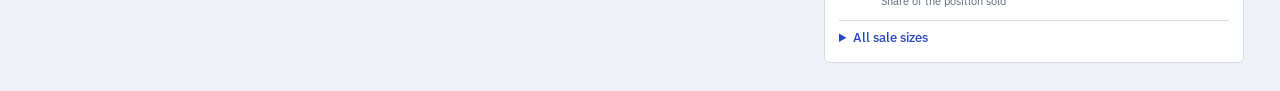
==== commit bffdbff9: "PT steps: past incident or manual, one or the other; k / m amount fields "Simulate: A past incident " ====
--- a/web/demo.html
+++ b/web/demo.html
@@ -32,7 +32,6 @@
           <label class="hin" for="alt"
             ><span id="alt-lbl"></span><input id="alt" type="text" inputmode="decimal"
           /></label>
-          <select id="replay" aria-label="Load a past incident pattern"></select>
           <p class="note hline wmsg" id="walletMsg" hidden></p>
           <p class="note hline" id="sizeLine"></p>
           <span class="stamp" id="stamp"></span>
@@ -58,9 +57,20 @@
       <div class="banner" id="banner" hidden></div>
 
       <div class="view-part" id="view-pt">
-      <div class="banner" id="pastBanner" hidden></div>
 
       <section class="panel steps" id="steps" aria-label="Incident to test">
+        <div class="smode">
+          <span class="q" id="simLbl"></span>
+          <div class="mode sm" role="group" aria-label="How to set the incident">
+            <button data-mode="past" aria-pressed="true"></button
+            ><button data-mode="manual" aria-pressed="false"></button>
+          </div>
+          <span class="pastwrap">
+            <select id="replay" aria-label="Past incident" aria-describedby="pastBanner"></select>
+            <button type="button" class="pinfo" id="pastInfo" aria-describedby="pastBanner">*</button>
+            <div class="banner ptip" id="pastBanner" role="tooltip" hidden></div>
+          </span>
+        </div>
         <div class="step">
           <label class="q" for="node"><i>1</i><span id="q1"></span></label>
           <select id="node"></select>
--- a/web/demo.css
+++ b/web/demo.css
@@ -415,6 +415,76 @@
         gap: 0;
         padding: 0;
       }
+      /* "Simulate: a past incident | manual" spans the steps; in past mode steps 1 and 2 are read-only */
+      .smode {
+        grid-column: 1 / -1;
+        display: flex;
+        flex-wrap: wrap;
+        align-items: center;
+        gap: 8px 14px;
+        padding: 10px 14px;
+        border-bottom: 1px solid var(--line);
+      }
+      .smode .q {
+        font-weight: 600;
+      }
+      .smode .mode {
+        margin-left: 0;
+      }
+      /* the past event's description: a tooltip under its select, shown on hover or focus of the asterisk at the
+   select's top right only, so the panel never moves */
+      .pastwrap {
+        position: relative;
+        flex: 0 1 410px;
+        min-width: 0;
+        display: flex;
+      }
+      /* to the right of the asterisk, in the empty end of the "Simulate" row, top aligned with the select; under it
+   when the window is too narrow for that */
+      .pastwrap .ptip {
+        display: none;
+        position: absolute;
+        top: -4px;
+        left: calc(100% + 8px);
+        z-index: 5;
+        width: 500px;
+        font-size: 12px;
+        line-height: 1.4;
+      }
+      @media (max-width: 1180px) {
+        .pastwrap .ptip {
+          top: calc(100% + 6px);
+          left: 0;
+          width: min(640px, calc(100vw - 32px));
+        }
+      }
+      .pinfo {
+        align-self: flex-start;
+        margin: -6px 0 0 2px;
+        padding: 0 3px;
+        border: 0;
+        background: none;
+        font: 600 17px/1 var(--sans);
+        color: var(--accent);
+        cursor: help;
+      }
+      .pinfo:hover ~ .ptip:not([hidden]),
+      .pinfo:focus-visible ~ .ptip:not([hidden]) {
+        display: block;
+      }
+      .smode select {
+        flex: 1 1 auto;
+        min-width: 0;
+        background: var(--sunk);
+        border: 1px solid var(--line-strong);
+        border-radius: 4px;
+        padding: 5px 8px;
+      }
+      .steps[data-sim="past"] .step select:disabled,
+      .steps[data-sim="past"] .step input:disabled {
+        opacity: 0.6;
+        cursor: not-allowed;
+      }
       .step {
         padding: 12px 14px;
         display: flex;
@@ -1610,3 +1680,12 @@
       .vchain li .offc {
         margin-top: 6px;
       }
+      /* step 1 follows the mode row: no divider on its left (or on top, one column) */
+      .smode + .step {
+        border-left: 0;
+      }
+      @media (max-width: 860px) {
+        .smode + .step {
+          border-top: 0;
+        }
+      }
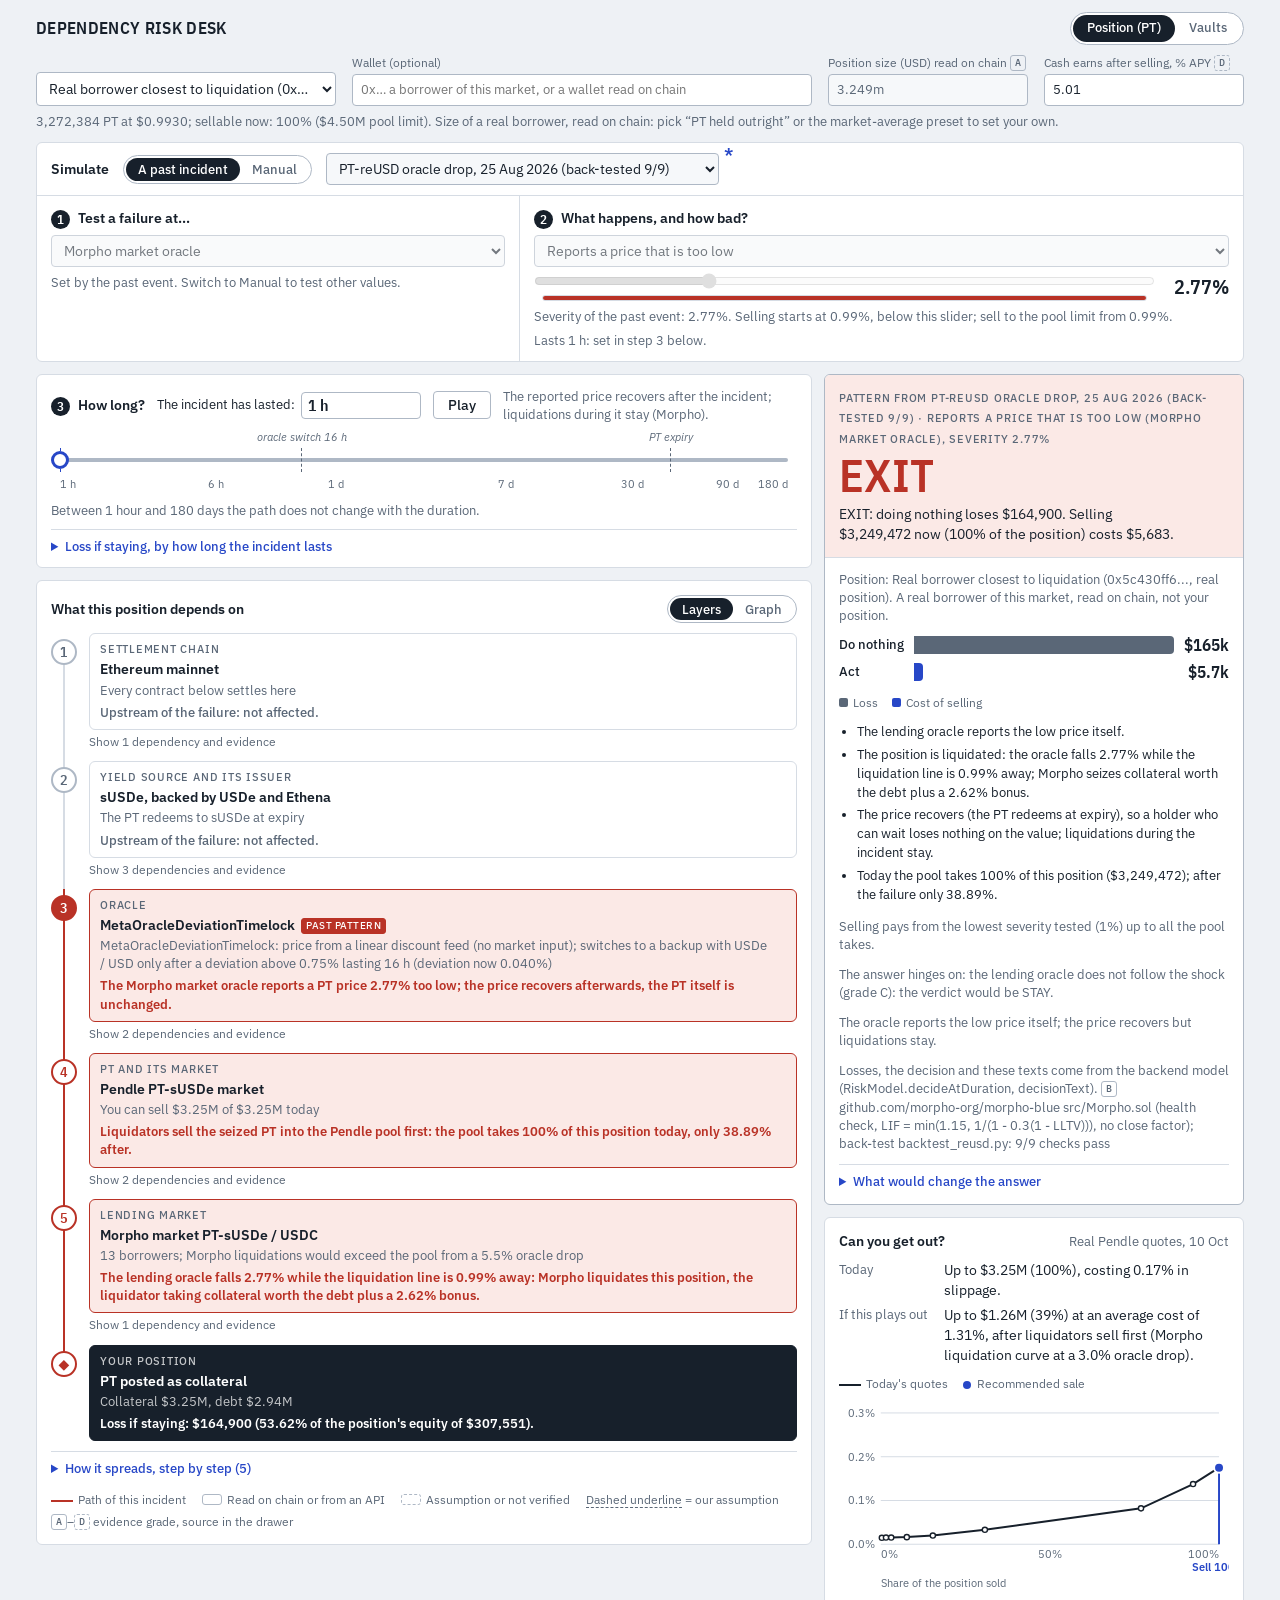
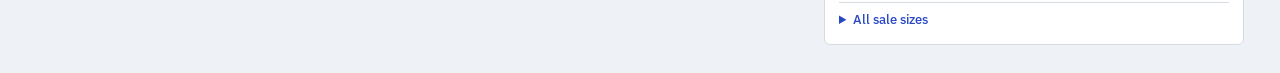
==== commit 36f1b81e: "Duration as step 3 in its own panel, typed or dragged; snapshot stamp removed Step 2 is "What happen" ====
--- a/web/demo.html
+++ b/web/demo.html
@@ -34,7 +34,6 @@
           /></label>
           <p class="note hline wmsg" id="walletMsg" hidden></p>
           <p class="note hline" id="sizeLine"></p>
-          <span class="stamp" id="stamp"></span>
         </div>
         <div class="view-part" id="hdr-vault" hidden>
           <label class="hin wide" for="v-addr"
@@ -77,7 +76,7 @@
           <span class="note" id="n1"></span>
         </div>
         <div class="step">
-          <label class="q" for="fail"><i>2</i>What happens, how bad, how long?</label>
+          <label class="q" for="fail"><i>2</i>What happens, and how bad?</label>
           <select id="fail"></select>
           <div class="slide">
             <div class="tcol">
@@ -93,6 +92,35 @@
 
       <main class="cols">
         <div class="main">
+          <section class="panel rail" id="rail" role="group" aria-label="How long the incident lasts">
+            <div class="rhead">
+              <span class="q"><i>3</i><span class="rq"></span></span>
+              <label class="rlbl" for="durIn"><span class="rlt"></span>
+                <input id="durIn" class="rdur" type="text" autocomplete="off" spellcheck="false"
+              /></label>
+              <button class="btn rplay" id="play" aria-pressed="false"></button>
+              <span class="rrec" id="rec"></span>
+            </div>
+            <div class="rtrack" id="rtrack">
+              <div class="rline"></div>
+              <div id="rmarks"></div>
+              <div
+                class="rthumb"
+                id="rthumb"
+                role="slider"
+                tabindex="0"
+                aria-label="How long the incident lasts"
+                aria-valuemin="1"
+                aria-valuemax="4320"
+              ></div>
+            </div>
+            <div class="raxis" id="raxis"></div>
+            <ul class="revents" id="revents"></ul>
+            <details class="tl" id="d-tl">
+              <summary id="tlSum"></summary>
+              <div id="tl"></div>
+            </details>
+          </section>
           <section class="panel">
             <div class="phead">
               <h2>What this position depends on</h2>
@@ -107,32 +135,6 @@
                   Graph
                 </button>
               </div>
-            </div>
-            <div class="rail" id="rail" role="group" aria-label="How long the incident lasts">
-              <div class="rhead">
-                <span class="rlbl" id="railLbl"></span>
-                <button class="btn rplay" id="play" aria-pressed="false"></button>
-                <span class="rrec" id="rec"></span>
-              </div>
-              <div class="rtrack" id="rtrack">
-                <div class="rline"></div>
-                <div id="rmarks"></div>
-                <div
-                  class="rthumb"
-                  id="rthumb"
-                  role="slider"
-                  tabindex="0"
-                  aria-label="How long the incident lasts"
-                  aria-valuemin="1"
-                  aria-valuemax="4320"
-                ></div>
-              </div>
-              <div class="raxis" id="raxis"></div>
-              <ul class="revents" id="revents"></ul>
-              <details class="tl" id="d-tl">
-                <summary id="tlSum"></summary>
-                <div id="tl"></div>
-              </details>
             </div>
             <div class="chain" id="chain"></div>
             <details class="spread" id="d-spread">
@@ -187,6 +189,26 @@
           </div>
         </section>
         <div class="cols" id="v-cols">
+          <div class="main">
+            <section class="panel rail" id="v-rail" role="group" aria-label="How long the incident lasts" hidden>
+              <div class="rhead">
+                <span class="q"><i>3</i><span class="rq"></span></span>
+                <label class="rlbl" for="v-durIn"><span class="rlt"></span>
+                  <input id="v-durIn" class="rdur" type="text" autocomplete="off" spellcheck="false"
+                /></label>
+                <span class="rrec" id="v-rec"></span>
+              </div>
+              <div class="vrtrack">
+                <div id="v-rmarks"></div>
+                <input type="range" id="v-dur" min="0" max="1000" step="1" aria-label="How long the incident lasts" />
+              </div>
+              <div class="raxis" id="v-raxis"></div>
+              <ul class="tlsum" id="v-dsum"></ul>
+              <details class="tl" id="v-d-tl">
+                <summary id="v-tlSum"></summary>
+                <div id="v-tl"></div>
+              </details>
+            </section>
           <section class="panel">
             <div class="phead">
               <h2 id="v-chainHead"></h2>
@@ -195,25 +217,10 @@
                 ><button data-vdisp="graph" aria-pressed="false">Graph</button>
               </div>
             </div>
-            <div class="rail" id="v-rail" role="group" aria-label="How long the incident lasts" hidden>
-              <div class="rhead">
-                <span class="rlbl" id="v-durLbl"></span>
-                <span class="rrec" id="v-rec"></span>
-              </div>
-              <div class="vrtrack">
-                <div id="v-rmarks"></div>
-                <input type="range" id="v-dur" min="0" max="1000" step="1" aria-label="How long the incident lasts" />
-              </div>
-              <div class="raxis" id="v-raxis"></div>
-              <ul class="tlsum" id="v-dsum"></ul>
-              <details class="tl" id="v-d-tl">
-                <summary id="v-tlSum"></summary>
-                <div id="v-tl"></div>
-              </details>
-            </div>
             <div class="vchain" id="v-chain"></div>
             <div id="v-more"></div>
           </section>
+          </div>
           <aside class="side">
             <section class="panel decision" id="v-decision" aria-live="polite"></section>
           </aside>
--- a/web/demo.css
+++ b/web/demo.css
@@ -215,16 +215,6 @@
         text-overflow: ellipsis;
         flex: 0 1 300px;
       }
-      header .stamp {
-        margin-left: auto;
-        font-size: 12.5px;
-        color: var(--muted);
-      }
-      header .stamp {
-        margin-left: 0;
-        flex-basis: 100%;
-        text-align: right;
-      }
       /* The page's two views (Position / Vaults): each view's header inputs and body sit in a .view-part, which keeps
    the surrounding layout as if it were not there; the hidden one is display: none ([hidden] rule). */
       .view-part {
@@ -274,10 +264,6 @@
       #hdr-pt .wmsg[data-state="bad"],
       #hdr-pt .wmsg[data-state="unread"] {
         color: var(--warn);
-      }
-      #hdr-pt .stamp {
-        flex: 0 1 auto;
-        margin: -4px 0 0 auto;
       }
       .hin input {
         width: 100%;
@@ -496,13 +482,15 @@
       .step:first-child {
         border-left: 0;
       }
-      .step .q {
+      .step .q,
+      .rhead .q {
         display: flex;
         gap: 8px;
         align-items: baseline;
         font-weight: 600;
       }
-      .step .q i {
+      .step .q i,
+      .rhead .q i {
         font: 600 13px/1 var(--cond);
         font-style: normal;
         color: var(--surface);
@@ -1388,12 +1376,9 @@
       }
       /* Time rail (to-do 7): how long the incident lasts, on the chain it drives. Log scale; grey dashed marks are
    references (oracle switch, expiry, the past event), red marks the durations where the path changes. */
+      /* step 3 is its own panel above the dependency chain (user decision, 11 Oct), not inside it */
       .rail {
-        border: 1px solid var(--line);
-        border-radius: 6px;
-        background: var(--sunk);
-        padding: 10px 12px 8px;
-        margin-bottom: 12px;
+        padding: 12px 14px 10px;
       }
       .rhead {
         display: flex;
@@ -1403,6 +1388,20 @@
       }
       .rlbl {
         font-size: 13px;
+      }
+      .rlbl {
+        display: inline-flex;
+        align-items: center;
+        gap: 6px;
+      }
+      .rdur {
+        width: 7.5em;
+        font: 600 16px/1.2 var(--cond);
+        padding: 3px 6px;
+        border: 1px solid var(--line-strong);
+        border-radius: 4px;
+        background: var(--surface);
+        color: var(--ink);
       }
       .rlbl b {
         font: 600 18px/1 var(--cond);
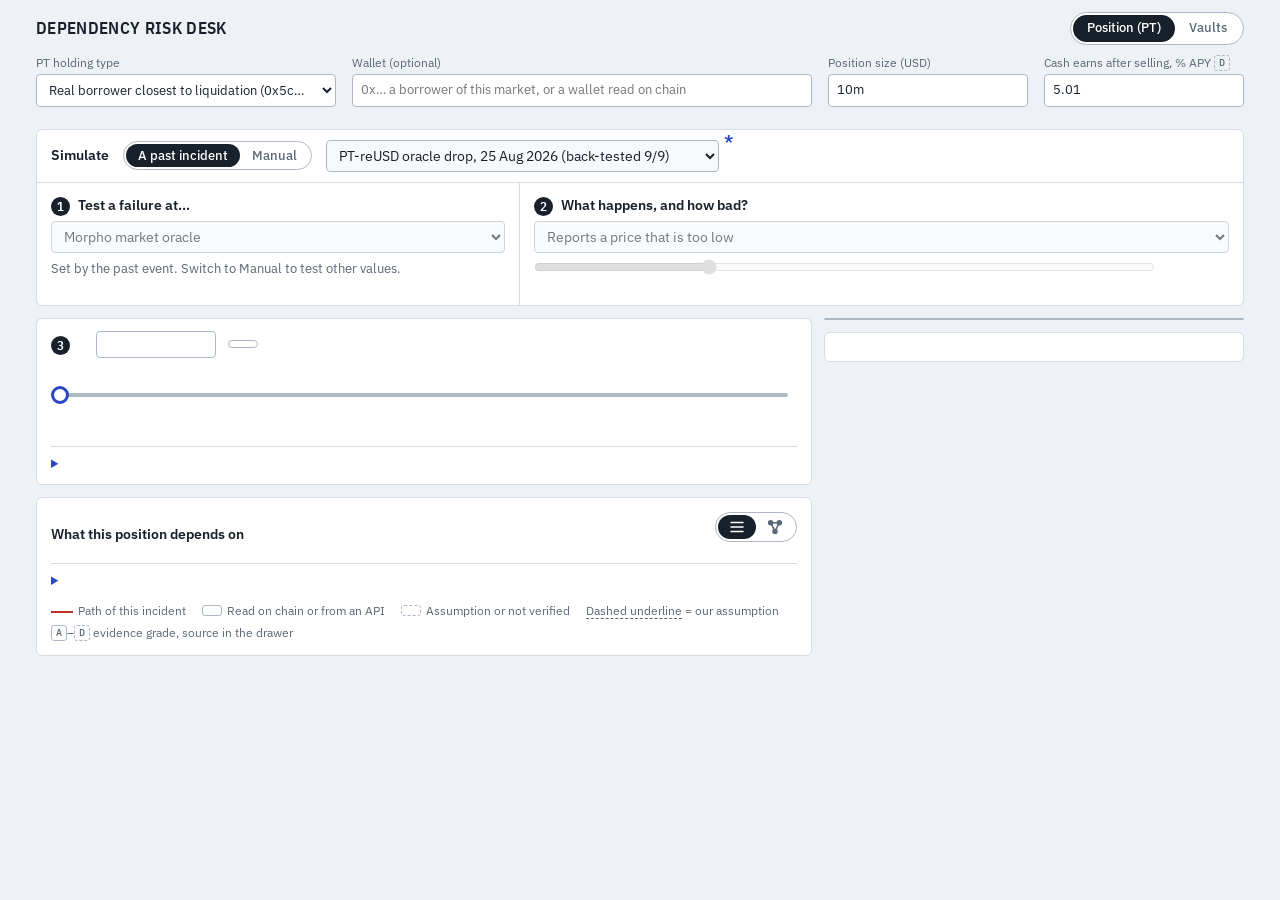
==== commit ece2ef69: "Exit chart from actCostCurve; Layers / Graph icons; "PT holding type" caption The "Can you get out?"" ====
--- a/web/demo.html
+++ b/web/demo.html
@@ -19,7 +19,9 @@
       <header>
         <h1>Dependency Risk Desk</h1>
         <div class="view-part" id="hdr-pt">
-          <select id="pos" aria-label="Position"></select>
+          <label class="hin hpos" for="pos"
+            ><span id="pos-lbl"></span><select id="pos"></select
+          ></label>
           <label class="hin wide" for="wallet"
             ><span id="wallet-lbl"></span
             ><input id="wallet" type="text" list="walletList" spellcheck="false" autocomplete="off"
@@ -129,11 +131,10 @@
                 role="group"
                 aria-label="How to show the dependencies"
               >
-                <button id="v-list" data-view="list" aria-pressed="true">
-                  Layers</button
-                ><button id="v-graph" data-view="graph" aria-pressed="false">
-                  Graph
-                </button>
+                <button id="v-list" data-view="list" aria-pressed="true" aria-label="Layers" title="Layers">
+                  <svg class="dicon" viewBox="0 0 16 16" aria-hidden="true"><path d="M2 3.5h12M2 8h12M2 12.5h12" /></svg></button
+                ><button id="v-graph" data-view="graph" aria-pressed="false" aria-label="Graph" title="Graph">
+                  <svg class="dicon" viewBox="0 0 16 16" aria-hidden="true"><path d="M4.6 5.4 7.2 10.9M11.4 5.4 8.8 10.9M5.6 3.8h4.8" /><circle cx="3.6" cy="3.8" r="2" /><circle cx="12.4" cy="3.8" r="2" /><circle cx="8" cy="12.4" r="2" /></svg></button>
               </div>
             </div>
             <div class="chain" id="chain"></div>
@@ -213,8 +214,8 @@
             <div class="phead">
               <h2 id="v-chainHead"></h2>
               <div class="mode sm" role="group" aria-label="How to show the vault's dependencies">
-                <button data-vdisp="list" aria-pressed="true">Layers</button
-                ><button data-vdisp="graph" aria-pressed="false">Graph</button>
+                <button data-vdisp="list" aria-pressed="true" aria-label="Layers" title="Layers"><svg class="dicon" viewBox="0 0 16 16" aria-hidden="true"><path d="M2 3.5h12M2 8h12M2 12.5h12" /></svg></button
+                ><button data-vdisp="graph" aria-pressed="false" aria-label="Graph" title="Graph"><svg class="dicon" viewBox="0 0 16 16" aria-hidden="true"><path d="M4.6 5.4 7.2 10.9M11.4 5.4 8.8 10.9M5.6 3.8h4.8" /><circle cx="3.6" cy="3.8" r="2" /><circle cx="12.4" cy="3.8" r="2" /><circle cx="8" cy="12.4" r="2" /></svg></button>
               </div>
             </div>
             <div class="vchain" id="v-chain"></div>
--- a/web/demo.css
+++ b/web/demo.css
@@ -242,6 +242,16 @@
         flex: 1 1 120px;
         min-width: 0;
       }
+      /* the PT holding type: a captioned select, as wide as before */
+      .hin.hpos {
+        flex: 0 1 300px;
+      }
+      .hin select {
+        width: 100%;
+        flex: none;   /* the header's select rule sets a 300px flex basis, which is a height in this column */
+        font-size: 13px;
+        color: var(--ink);
+      }
       .hin.wide {
         flex: 2 1 300px;
       }
@@ -1688,3 +1698,40 @@
           border-top: 0;
         }
       }
+      /* Exit chart legend swatches (were inline styles): the total line, the dashed sale cost, the recommended sale. */
+      .ckey i {
+        display: inline-block;
+        vertical-align: middle;
+        margin-right: 5px;
+      }
+      .ckey .sw-line {
+        width: 22px;
+        border-top: 2px solid var(--ink);
+      }
+      .ckey .sw-dash {
+        width: 22px;
+        border-top: 2px dashed var(--muted);
+      }
+      .ckey .sw-dot {
+        width: 9px;
+        height: 9px;
+        border-radius: 50%;
+        background: var(--accent);
+      }
+      /* Layers / Graph switches as icons (user decision, 11 Oct); the name stays as aria-label and title */
+      .dicon {
+        display: block;
+        width: 16px;
+        height: 16px;
+        fill: currentColor;
+        stroke: currentColor;
+        stroke-width: 1.5;
+        stroke-linecap: round;
+      }
+      .dicon path {
+        fill: none;
+      }
+      .mode.sm button:has(.dicon) {
+        padding: 4px 11px;
+        line-height: 0;
+      }
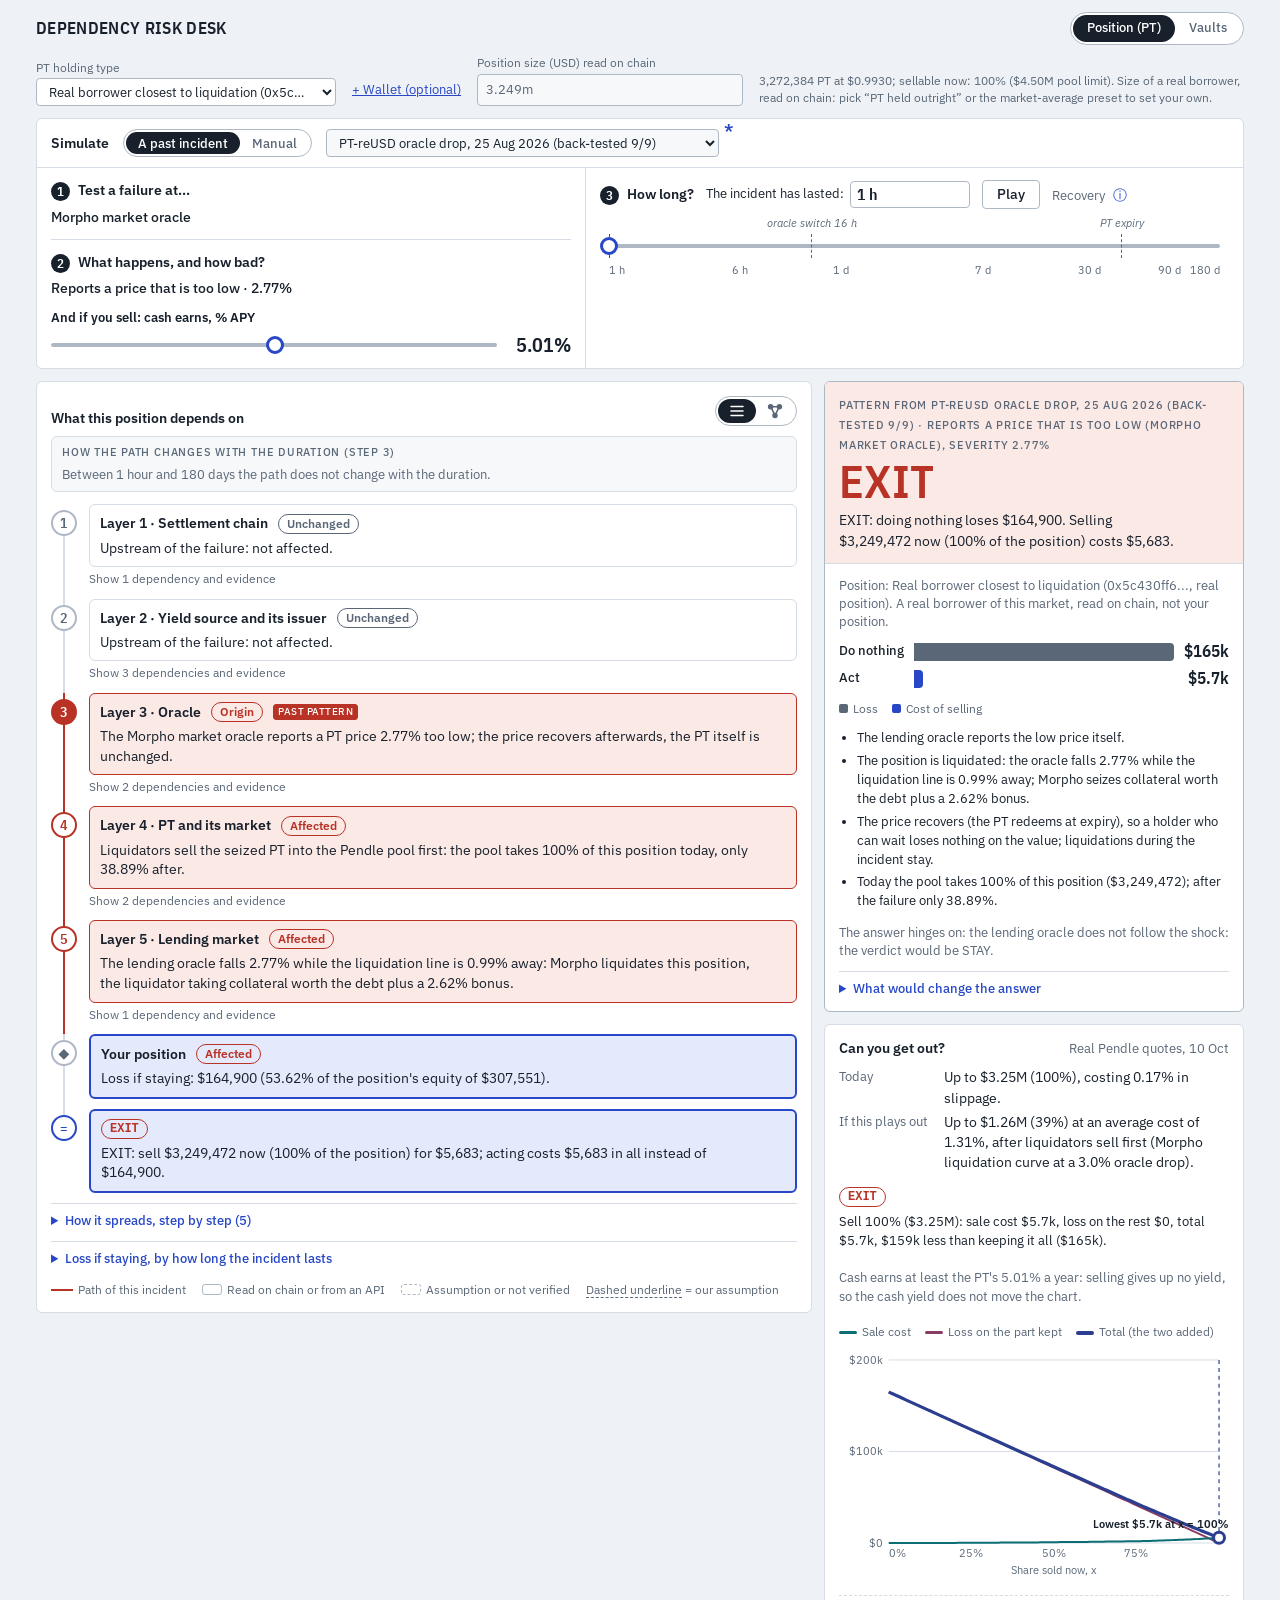
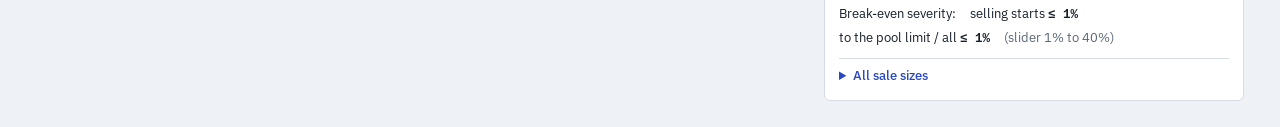
==== commit 5082c769: "PT page: explainer chart and layers, step 2 sliders, lighter inputs, no grades - Exit chart ported f" ====
--- a/web/demo.html
+++ b/web/demo.html
@@ -22,7 +22,8 @@
           <label class="hin hpos" for="pos"
             ><span id="pos-lbl"></span><select id="pos"></select
           ></label>
-          <label class="hin wide" for="wallet"
+          <button type="button" class="link wadd" id="walletAdd"></button>
+          <label class="hin wide" id="walletBox" for="wallet" hidden
             ><span id="wallet-lbl"></span
             ><input id="wallet" type="text" list="walletList" spellcheck="false" autocomplete="off"
           /></label>
@@ -30,9 +31,6 @@
           <label class="hin" for="size"
             ><span><span id="size-lbl"></span> <span id="size-mark"></span></span
             ><input id="size" type="text" inputmode="decimal" autocomplete="off"
-          /></label>
-          <label class="hin" for="alt"
-            ><span id="alt-lbl"></span><input id="alt" type="text" inputmode="decimal"
           /></label>
           <p class="note hline wmsg" id="walletMsg" hidden></p>
           <p class="note hline" id="sizeLine"></p>
@@ -72,57 +70,59 @@
             <div class="banner ptip" id="pastBanner" role="tooltip" hidden></div>
           </span>
         </div>
-        <div class="step">
+        <div class="step s12">
+          <div class="sub">
           <label class="q" for="node"><i>1</i><span id="q1"></span></label>
           <select id="node"></select>
-          <span class="note" id="n1"></span>
-        </div>
-        <div class="step">
+          <p class="ro" id="ro1" hidden></p>
+          </div>
+          <div class="sub">
           <label class="q" for="fail"><i>2</i>What happens, and how bad?</label>
           <select id="fail"></select>
-          <div class="slide">
+          <p class="ro" id="ro2" hidden></p>
+          <div class="slide" id="sevRow">
             <div class="tcol">
               <input type="range" id="sev" aria-label="Severity" />
-              <div id="zoneBox"></div>
             </div>
             <output id="sevOut" for="sev"></output>
           </div>
-          <span class="note" id="sevNote"></span>
-          <span class="note" id="durNote"></span>
+          <label class="q2" for="alt" id="alt-lbl"></label>
+          <div class="slide">
+            <div class="tcol"><input type="range" id="alt" min="0" max="10" step="0.01" /></div>
+            <output id="altOut" for="alt"></output>
+          </div>
+          </div>
+        </div>
+        <div class="step s3">
+            <div class="rail" id="rail" role="group" aria-label="How long the incident lasts">
+              <div class="rhead">
+                <span class="q"><i>3</i><span class="rq"></span></span>
+                <label class="rlbl" for="durIn"><span class="rlt"></span>
+                  <input id="durIn" class="rdur" type="text" autocomplete="off" spellcheck="false"
+                /></label>
+                <button class="btn rplay" id="play" aria-pressed="false"></button>
+                <span class="rrec" id="rec"></span>
+              </div>
+              <div class="rtrack" id="rtrack">
+                <div class="rline"></div>
+                <div id="rmarks"></div>
+                <div
+                  class="rthumb"
+                  id="rthumb"
+                  role="slider"
+                  tabindex="0"
+                  aria-label="How long the incident lasts"
+                  aria-valuemin="1"
+                  aria-valuemax="4320"
+                ></div>
+              </div>
+              <div class="raxis" id="raxis"></div>
+            </div>
         </div>
       </section>
 
       <main class="cols">
         <div class="main">
-          <section class="panel rail" id="rail" role="group" aria-label="How long the incident lasts">
-            <div class="rhead">
-              <span class="q"><i>3</i><span class="rq"></span></span>
-              <label class="rlbl" for="durIn"><span class="rlt"></span>
-                <input id="durIn" class="rdur" type="text" autocomplete="off" spellcheck="false"
-              /></label>
-              <button class="btn rplay" id="play" aria-pressed="false"></button>
-              <span class="rrec" id="rec"></span>
-            </div>
-            <div class="rtrack" id="rtrack">
-              <div class="rline"></div>
-              <div id="rmarks"></div>
-              <div
-                class="rthumb"
-                id="rthumb"
-                role="slider"
-                tabindex="0"
-                aria-label="How long the incident lasts"
-                aria-valuemin="1"
-                aria-valuemax="4320"
-              ></div>
-            </div>
-            <div class="raxis" id="raxis"></div>
-            <ul class="revents" id="revents"></ul>
-            <details class="tl" id="d-tl">
-              <summary id="tlSum"></summary>
-              <div id="tl"></div>
-            </details>
-          </section>
           <section class="panel">
             <div class="phead">
               <h2>What this position depends on</h2>
@@ -137,10 +137,18 @@
                   <svg class="dicon" viewBox="0 0 16 16" aria-hidden="true"><path d="M4.6 5.4 7.2 10.9M11.4 5.4 8.8 10.9M5.6 3.8h4.8" /><circle cx="3.6" cy="3.8" r="2" /><circle cx="12.4" cy="3.8" r="2" /><circle cx="8" cy="12.4" r="2" /></svg></button>
               </div>
             </div>
+            <div class="evbox" id="evBox">
+              <p class="lbl" id="evHead"></p>
+              <ul class="revents" id="revents"></ul>
+            </div>
             <div class="chain" id="chain"></div>
             <details class="spread" id="d-spread">
               <summary id="spreadSum"></summary>
               <ol id="spread"></ol>
+            </details>
+            <details class="tl" id="d-tl">
+              <summary id="tlSum"></summary>
+              <div id="tl"></div>
             </details>
             <div class="legend">
               <span><i class="a"></i>Path of this incident</span
@@ -149,9 +157,6 @@
               ><span
                 ><span class="asm">Dashed underline</span> = our
                 assumption</span
-              ><span
-                ><span class="gr">A</span>–<span class="gr D">D</span> evidence
-                grade, source in the drawer</span
               >
             </div>
           </section>
@@ -182,7 +187,6 @@
               <div class="tcol">
                 <input type="range" id="v-sev" min="0" max="1000" step="1" aria-label="Severity" />
                 <div class="vticks" id="v-ticks"></div>
-                <div id="v-zones"></div>
               </div>
               <output id="v-sevOut" for="v-sev"></output>
             </div>
--- a/web/demo.css
+++ b/web/demo.css
@@ -43,6 +43,10 @@
         --warn-tint: #fbf0d9;
         --good: #1e7048;
         --good-tint: #e3f3ea;
+        /* exit chart lines (from the explainer): sale cost, loss on the rest, their total */
+        --c-sale: #0b6e74;
+        --c-kept: #8a3d63;
+        --c-total: #2c3e8f;
         --sans:
           "IBM Plex Sans", system-ui, -apple-system, "Segoe UI", sans-serif;
         --cond:
@@ -66,6 +70,9 @@
           --warn-tint: #33280f;
           --good: #62c795;
           --good-tint: #14301f;
+          --c-sale: #5cc3c6;
+          --c-kept: #e08bb4;
+          --c-total: #9fb0ff;
           color-scheme: dark;
         }
       }
@@ -85,6 +92,9 @@
         --warn-tint: #33280f;
         --good: #62c795;
         --good-tint: #14301f;
+        --c-sale: #5cc3c6;
+        --c-kept: #e08bb4;
+        --c-total: #9fb0ff;
         color-scheme: dark;
       }
       * {
@@ -117,11 +127,60 @@
       button {
         cursor: pointer;
       }
+      /* Sliders show their position only, no progress fill (user decision, 11 Oct): a neutral track and a ring thumb.
+   A .zoned slider's track is split into the break-even zones at --za and --zb (fractions of the value scale, set by
+   script), offset by half a thumb so a zone edge sits under the thumb's centre. */
       input[type="range"] {
-        accent-color: var(--accent);
+        -webkit-appearance: none;
+        appearance: none;
         width: 100%;
         min-width: 0;
         margin: 0;
+        height: 22px;
+        background: transparent;
+        cursor: pointer;
+        --track: var(--line-strong);
+      }
+      /* the same weight as step 3's rail: a 4 px line, an 18 px ring thumb */
+      input[type="range"]::-webkit-slider-runnable-track {
+        height: 4px;
+        border-radius: 2px;
+        background: var(--track);
+      }
+      input[type="range"]::-moz-range-track {
+        height: 4px;
+        border-radius: 2px;
+        background: var(--track);
+      }
+      input[type="range"]::-webkit-slider-thumb {
+        -webkit-appearance: none;
+        width: 18px;
+        height: 18px;
+        margin-top: -7px;
+        border-radius: 50%;
+        background: var(--surface);
+        border: 3px solid var(--accent);
+      }
+      input[type="range"]::-moz-range-thumb {
+        width: 12px;
+        height: 12px;
+        border-radius: 50%;
+        background: var(--surface);
+        border: 3px solid var(--accent);
+      }
+      input[type="range"]:disabled {
+        cursor: not-allowed;
+      }
+      input[type="range"].zoned {
+        --track: linear-gradient(
+          to right,
+          var(--good) 0,
+          var(--good) calc(9px + (100% - 18px) * var(--za)),
+          var(--warn) calc(9px + (100% - 18px) * var(--za)),
+          var(--warn) calc(9px + (100% - 18px) * var(--zb)),
+          var(--crit) calc(9px + (100% - 18px) * var(--zb)),
+          var(--crit) 100%
+        );
       }
       :focus-visible {
         outline: 2px solid var(--accent);
@@ -407,7 +466,7 @@
 
       .steps {
         display: grid;
-        grid-template-columns: 1fr 1.5fr;
+        grid-template-columns: 1fr 1.2fr;
         gap: 0;
         padding: 0;
       }
@@ -536,33 +595,10 @@
         flex-direction: column;
         gap: 6px;
       }
-      #zoneBox {
-        margin-inline: 8px;
-      }
       .slide output {
         font: 600 20px/1 var(--cond);
         min-width: 62px;
         text-align: right;
-      }
-      .zones {
-        height: 6px;
-        border-radius: 3px;
-        overflow: hidden;
-        display: flex;
-        border: 1px solid var(--line);
-      }
-      .zones i {
-        display: block;
-        height: 100%;
-      }
-      .zs {
-        background: var(--good);
-      }
-      .zp {
-        background: var(--warn);
-      }
-      .zc {
-        background: var(--crit);
       }
       @media (max-width: 860px) {
         .steps {
@@ -671,16 +707,17 @@
         border-color: var(--crit);
         background: var(--crit-tint);
       }
-      .lay.pos .lrow {
-        background: var(--ink);
-        color: var(--surface);
-        border-color: var(--ink);
+      /* the position and the result close the chain, as in the explainer: accent border on a tint */
+      .lay.pos .lrow,
+      .lay.res .lrow {
+        background: var(--accent-tint);
+        border: 2px solid var(--accent);
+        color: var(--ink);
         cursor: default;
       }
-      .lay.pos .lrow .lbl,
-      .lay.pos .lrow .fact {
-        color: inherit;
-        opacity: 0.75;
+      .lay.res .ln {
+        border-color: var(--accent);
+        color: var(--accent);
       }
       .lt {
         display: flex;
@@ -703,8 +740,50 @@
         text-align: right;
         max-width: 250px;
       }
-      .lay.pos .eff {
-        color: inherit;
+      .lay.pos .eff,
+      .lay.res .eff {
+        color: var(--ink);
+      }
+      /* explainer's layer head: "Layer n · name", then the state badge */
+      .lhd {
+        display: flex;
+        flex-wrap: wrap;
+        align-items: center;
+        gap: 4px 10px;
+      }
+      .lname2 {
+        font-weight: 600;
+        font-size: 14px;
+      }
+      .lhd .tag {
+        margin-left: 0;
+      }
+      .st {
+        font-size: 11.5px;
+        font-weight: 600;
+        line-height: 18px;
+        padding: 0 8px;
+        border: 1.5px solid currentColor;
+        border-radius: 99px;
+        color: var(--muted);
+        white-space: nowrap;
+      }
+      .st[data-st="origin"],
+      .st[data-st="hit"] {
+        color: var(--crit);
+      }
+      .st[data-st="not_modelled"] {
+        border-style: dashed;
+      }
+      .st[data-st="unknown"] {
+        color: var(--warn);
+      }
+      .lay.res .vb {
+        font: 600 12px/18px var(--mono);
+        border: 1.5px solid currentColor;
+        border-radius: 99px;
+        padding: 0 8px;
+        background: none;
       }
       /* Layer rows by propagation state (guide section 6): origin and hit are .hot (red); unchanged and
    not_applicable keep the plain grey row; not_modelled is dashed grey; unknown is amber. The layer's text sits under
@@ -712,8 +791,13 @@
       .lt .eff {
         text-align: left;
         max-width: none;
-        margin-top: 3px;
-        font-size: 12.5px;
+        margin-top: 4px;
+        font-size: 13.5px;
+        font-weight: 400;
+        color: var(--ink);
+      }
+      .lay.hot .lt .eff {
+        color: var(--ink);
       }
       .lay[data-state="not_modelled"] .lrow {
         border-style: dashed;
@@ -1186,14 +1270,14 @@
       table.sens td:first-child {
         white-space: normal;
       }
-      table.sens td:nth-child(3) {
+      table.sens td:nth-child(2) {
         white-space: normal;
         text-align: left;
       }
-      table.sens th:nth-child(3) {
+      table.sens th:nth-child(2) {
         text-align: left;
       }
-      table.sens tr.flip td:nth-child(3) {
+      table.sens tr.flip td:nth-child(2) {
         font-weight: 600;
       }
       table.sens tr.grp th {
@@ -1252,22 +1336,6 @@
         stroke-width: 1;
         fill: none;
       }
-      .chart .cv {
-        stroke: var(--ink);
-        stroke-width: 2;
-        fill: none;
-      }
-      .chart .sv {
-        stroke: var(--muted);
-        stroke-width: 2;
-        stroke-dasharray: 5 4;
-        fill: none;
-      }
-      .chart .pt {
-        fill: var(--surface);
-        stroke: var(--ink);
-        stroke-width: 1.4;
-      }
       .chart .no {
         fill: var(--sunk);
         stroke: none;
@@ -1277,20 +1345,6 @@
         stroke-width: 1.2;
         stroke-dasharray: 3 3;
         fill: none;
-      }
-      .chart .rec {
-        stroke: var(--accent);
-        stroke-width: 2;
-        fill: none;
-      }
-      .chart .recd {
-        fill: var(--accent);
-        stroke: var(--surface);
-        stroke-width: 2;
-      }
-      .chart .rt {
-        fill: var(--accent);
-        font-weight: 600;
       }
       .chart .cross {
         stroke: var(--line-strong);
@@ -1698,25 +1752,10 @@
           border-top: 0;
         }
       }
-      /* Exit chart legend swatches (were inline styles): the total line, the dashed sale cost, the recommended sale. */
       .ckey i {
         display: inline-block;
         vertical-align: middle;
         margin-right: 5px;
-      }
-      .ckey .sw-line {
-        width: 22px;
-        border-top: 2px solid var(--ink);
-      }
-      .ckey .sw-dash {
-        width: 22px;
-        border-top: 2px dashed var(--muted);
-      }
-      .ckey .sw-dot {
-        width: 9px;
-        height: 9px;
-        border-radius: 50%;
-        background: var(--accent);
       }
       /* Layers / Graph switches as icons (user decision, 11 Oct); the name stays as aria-label and title */
       .dicon {
@@ -1735,3 +1774,230 @@
         padding: 4px 11px;
         line-height: 0;
       }
+      /* Exit chart, ported from the explainer's "balance": three cost lines, the lowest total marked with a dashed
+   guide, a ring and its amount; a verdict caption above, the break-even severities below. */
+      .chart .ln-sale,
+      .chart .ln-kept,
+      .chart .ln-total {
+        fill: none;
+        stroke-linejoin: round;
+      }
+      .chart .ln-sale {
+        stroke: var(--c-sale);
+        stroke-width: 2;
+      }
+      .chart .ln-kept {
+        stroke: var(--c-kept);
+        stroke-width: 2;
+      }
+      .chart .ln-total {
+        stroke: var(--c-total);
+        stroke-width: 3.2;
+      }
+      .chart .best-guide {
+        stroke: var(--c-total);
+        stroke-width: 1.2;
+        stroke-dasharray: 4 4;
+      }
+      .chart .best-dot {
+        fill: var(--surface);
+        stroke: var(--c-total);
+        stroke-width: 3;
+      }
+      .chart .best-lbl {
+        fill: var(--ink);
+        font-weight: 600;
+      }
+      .chart .no-lbl {
+        fill: var(--muted);
+      }
+      .ckey .sw-sale,
+      .ckey .sw-kept,
+      .ckey .sw-total {
+        width: 18px;
+        border-top: 3px solid var(--c-sale);
+        border-radius: 2px;
+      }
+      .ckey .sw-kept {
+        border-top-color: var(--c-kept);
+      }
+      .ckey .sw-total {
+        border-top: 4px solid var(--c-total);
+      }
+      .ckey .sw-no {
+        width: 14px;
+        height: 10px;
+        background: var(--sunk);
+        border: 1px solid var(--line);
+      }
+      .cverdict {
+        display: flex;
+        flex-wrap: wrap;
+        align-items: baseline;
+        gap: 6px 10px;
+        margin: 4px 0 8px;
+        font-size: 13px;
+      }
+      .cverdict .vb {
+        font: 600 12px/18px var(--mono);
+        border: 1.5px solid currentColor;
+        border-radius: 99px;
+        padding: 0 8px;
+        background: none;
+      }
+      .ccarry {
+        margin: 0 0 8px;
+      }
+      .cbe {
+        display: flex;
+        flex-wrap: wrap;
+        gap: 4px 14px;
+        font-size: 12.5px;
+        border-top: 1px dashed var(--line);
+        padding-top: 8px;
+        margin-top: 6px;
+      }
+      .cbe b {
+        font-family: var(--mono);
+      }
+      /* step 2's second slider: the cash yield after selling (a manager's assumption, never disabled) */
+      .step .q2 {
+        font-weight: 600;
+        font-size: 13px;
+        margin-top: 4px;
+      }
+      /* Steps panel (user decision, 11 Oct): steps 1 and 2 share the left column, step 3 (the duration rail) takes the
+   right one; one column on a phone. */
+      .step.s12 {
+        gap: 12px;
+      }
+      .s12 .sub {
+        display: flex;
+        flex-direction: column;
+        gap: 6px;
+        min-width: 0;
+      }
+      .s12 .sub + .sub {
+        border-top: 1px solid var(--line);
+        padding-top: 12px;
+      }
+      .step.s3 .rail {
+        padding: 0;
+      }
+      /* Plan B / C (user decision, 11 Oct): inputs lighter than results. A past event's steps 1-2 as text; the recovery
+   reason behind an info mark; the duration events in the dependency panel; the wallet behind a link. */
+      .ro {
+        margin: 0;
+        font-size: 14px;
+        font-weight: 500;
+      }
+      .rwhy {
+        cursor: help;
+        color: var(--accent);
+        font-size: 14px;
+        line-height: 1;
+      }
+      .rrec {
+        flex: 0 1 auto;
+      }
+      .rrec .rwhy {
+        flex-basis: auto;
+      }
+      .evbox {
+        margin: 0 0 12px;
+        padding: 8px 10px;
+        border: 1px solid var(--line);
+        border-radius: 6px;
+        background: var(--sunk);
+      }
+      .evbox .revents {
+        margin-top: 4px;
+      }
+      #hdr-pt .hline {
+        font-size: 11.5px;
+      }
+      .wadd {
+        align-self: flex-end;
+        padding-bottom: 8px;
+        white-space: nowrap;
+      }
+      /* Every select is as tall as the segmented switches (about 28 px; user decision, 11 Oct), its text the switch's
+   12.5 px. Last in the file so it wins over the header, step and caption select rules. */
+      .app select {
+        height: 28px;
+        padding-top: 0;
+        padding-bottom: 0;
+        font-size: 12.5px;
+        line-height: 1.2;
+      }
+      /* Every select opens downward under its box, like step 2's (user decision, 11 Oct): Chrome's customizable select
+   (appearance: base-select) anchors its list below the box (it flips up only when the viewport has no room). Browsers
+   without it keep their native menu. */
+      @supports (appearance: base-select) {
+        .app select,
+        .app select::picker(select) {
+          appearance: base-select;
+        }
+        /* the closed box: one line, cut with an ellipsis, the arrow pinned at the right */
+        .app select {
+          display: block;
+          position: relative;
+          padding-right: 24px;
+          white-space: nowrap;
+          overflow: hidden;
+          text-overflow: ellipsis;
+          line-height: 26px;
+        }
+        /* the arrow sits on its own strip of the box's background, so a long text ends under it, not through it */
+        .app select::picker-icon {
+          position: absolute;
+          right: 0;
+          top: 0;
+          bottom: 0;
+          width: 24px;
+          display: grid;
+          place-items: center;
+          background: inherit;
+          color: var(--muted);
+        }
+        .app select::picker(select) {
+          margin-top: 2px;
+          min-width: anchor-size(width);
+          max-height: min(60vh, 420px);
+          overflow: auto;
+          padding: 4px 0;
+          border: 1px solid var(--line-strong);
+          border-radius: 4px;
+          background: var(--surface);
+          color: var(--ink);
+          font-size: 12.5px;
+        }
+        .app select option {
+          padding: 5px 10px;
+          gap: 6px;
+        }
+        .app select option:hover,
+        .app select option:focus-visible {
+          background: var(--accent-tint);
+        }
+        .app select option:checked {
+          font-weight: 600;
+        }
+        .app select option::checkmark {
+          color: var(--accent);
+        }
+        .app select option:disabled {
+          color: var(--muted);
+        }
+        .app select optgroup {
+          padding-top: 4px;
+          font-size: 11.5px;
+          font-weight: 600;
+          color: var(--muted);
+        }
+        .app select optgroup option {
+          font-size: 12.5px;
+          font-weight: 400;
+          color: var(--ink);
+        }
+      }
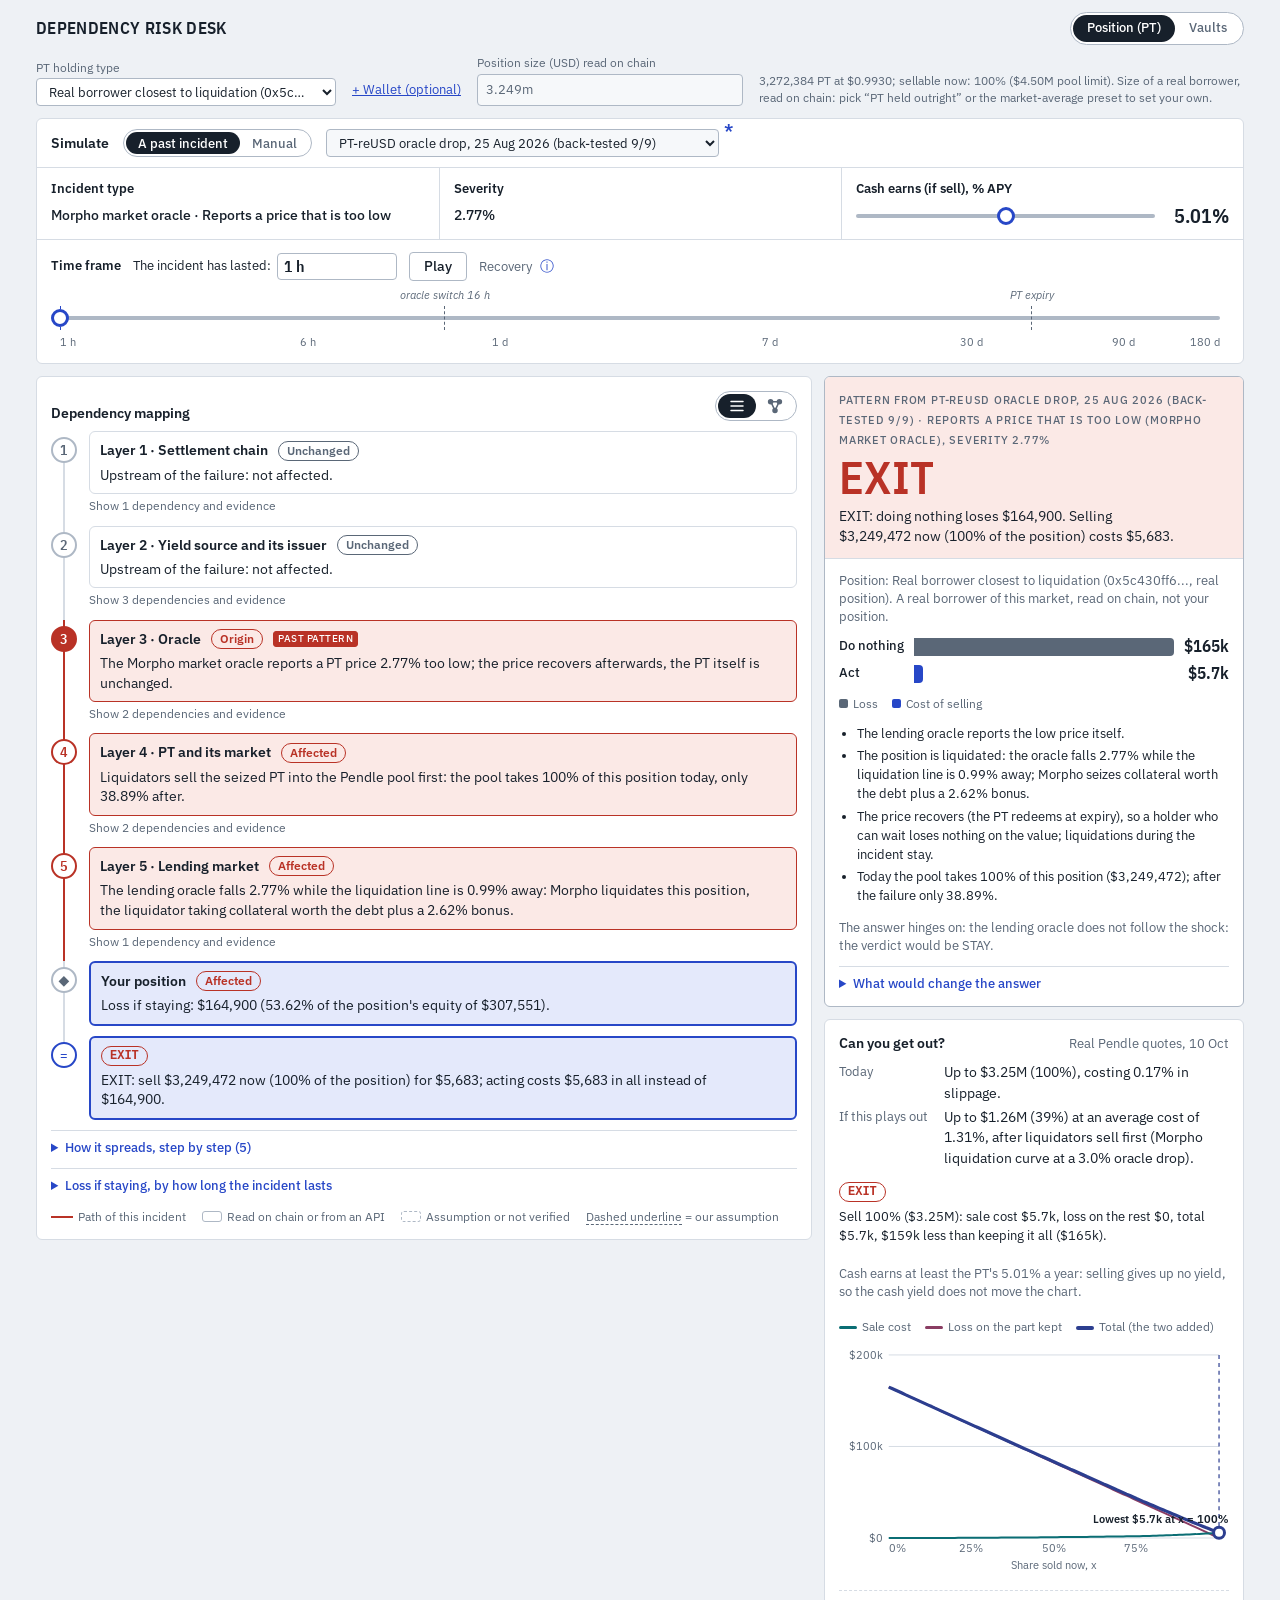
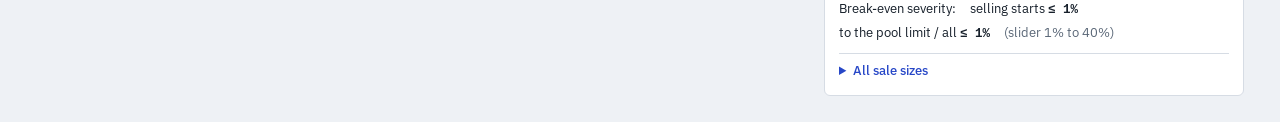
==== commit 3388f81d: "Steps as a control bar: incident menu, severity, cash yield; time frame below - Step 1's dependency " ====
--- a/web/demo.html
+++ b/web/demo.html
@@ -70,33 +70,36 @@
             <div class="banner ptip" id="pastBanner" role="tooltip" hidden></div>
           </span>
         </div>
-        <div class="step s12">
-          <div class="sub">
-          <label class="q" for="node"><i>1</i><span id="q1"></span></label>
-          <select id="node"></select>
-          <p class="ro" id="ro1" hidden></p>
-          </div>
-          <div class="sub">
-          <label class="q" for="fail"><i>2</i>What happens, and how bad?</label>
-          <select id="fail"></select>
-          <p class="ro" id="ro2" hidden></p>
-          <div class="slide" id="sevRow">
-            <div class="tcol">
-              <input type="range" id="sev" aria-label="Severity" />
-            </div>
-            <output id="sevOut" for="sev"></output>
-          </div>
-          <label class="q2" for="alt" id="alt-lbl"></label>
-          <div class="slide">
-            <div class="tcol"><input type="range" id="alt" min="0" max="10" step="0.01" /></div>
-            <output id="altOut" for="alt"></output>
-          </div>
-          </div>
-        </div>
-        <div class="step s3">
+        <div class="ctrls">
+          <div class="ctl">
+            <span class="q" id="q1"></span>
+            <div class="casc" id="casc">
+              <button type="button" class="cbtn" id="incBtn" aria-haspopup="menu" aria-expanded="false"
+                ><span id="incTxt"></span></button>
+              <div class="cmenu" id="incMenu" role="menu" hidden></div>
+            </div>
+            <p class="ro" id="ro1" hidden></p>
+          </div>
+          <div class="ctl">
+            <label class="q" for="sev" id="q2"></label>
+            <p class="ro" id="ro2" hidden></p>
+            <div class="slide" id="sevRow">
+              <div class="tcol"><input type="range" id="sev" aria-label="Severity" /></div>
+              <output id="sevOut" for="sev"></output>
+            </div>
+          </div>
+          <div class="ctl">
+            <label class="q" for="alt" id="alt-lbl"></label>
+            <div class="slide">
+              <div class="tcol"><input type="range" id="alt" min="0" max="10" step="0.01" /></div>
+              <output id="altOut" for="alt"></output>
+            </div>
+          </div>
+        </div>
+        <div class="tframe">
             <div class="rail" id="rail" role="group" aria-label="How long the incident lasts">
               <div class="rhead">
-                <span class="q"><i>3</i><span class="rq"></span></span>
+                <span class="q rq"></span>
                 <label class="rlbl" for="durIn"><span class="rlt"></span>
                   <input id="durIn" class="rdur" type="text" autocomplete="off" spellcheck="false"
                 /></label>
@@ -125,7 +128,7 @@
         <div class="main">
           <section class="panel">
             <div class="phead">
-              <h2>What this position depends on</h2>
+              <h2>Dependency mapping</h2>
               <div
                 class="mode sm"
                 role="group"
@@ -136,10 +139,6 @@
                 ><button id="v-graph" data-view="graph" aria-pressed="false" aria-label="Graph" title="Graph">
                   <svg class="dicon" viewBox="0 0 16 16" aria-hidden="true"><path d="M4.6 5.4 7.2 10.9M11.4 5.4 8.8 10.9M5.6 3.8h4.8" /><circle cx="3.6" cy="3.8" r="2" /><circle cx="12.4" cy="3.8" r="2" /><circle cx="8" cy="12.4" r="2" /></svg></button>
               </div>
-            </div>
-            <div class="evbox" id="evBox">
-              <p class="lbl" id="evHead"></p>
-              <ul class="revents" id="revents"></ul>
             </div>
             <div class="chain" id="chain"></div>
             <details class="spread" id="d-spread">
@@ -177,12 +176,12 @@
         <div class="banner vmsg" id="v-msg" hidden></div>
         <section class="panel steps" id="v-steps" aria-label="Vault incident to test">
           <div class="step">
-            <label class="q" for="v-inc"><i>1</i><span id="v-q1"></span></label>
+            <label class="q" for="v-inc"><span id="v-q1"></span></label>
             <select id="v-inc"></select>
             <span class="note" id="v-n1"></span>
           </div>
           <div class="step" id="v-sevstep">
-            <label class="q" for="v-sev"><i>2</i><span id="v-q2"></span></label>
+            <label class="q" for="v-sev"><span id="v-q2"></span></label>
             <div class="slide">
               <div class="tcol">
                 <input type="range" id="v-sev" min="0" max="1000" step="1" aria-label="Severity" />
@@ -197,7 +196,7 @@
           <div class="main">
             <section class="panel rail" id="v-rail" role="group" aria-label="How long the incident lasts" hidden>
               <div class="rhead">
-                <span class="q"><i>3</i><span class="rq"></span></span>
+                <span class="q rq"></span>
                 <label class="rlbl" for="v-durIn"><span class="rlt"></span>
                   <input id="v-durIn" class="rdur" type="text" autocomplete="off" spellcheck="false"
                 /></label>
--- a/web/demo.css
+++ b/web/demo.css
@@ -1903,16 +1903,6 @@
       .rrec .rwhy {
         flex-basis: auto;
       }
-      .evbox {
-        margin: 0 0 12px;
-        padding: 8px 10px;
-        border: 1px solid var(--line);
-        border-radius: 6px;
-        background: var(--sunk);
-      }
-      .evbox .revents {
-        margin-top: 4px;
-      }
       #hdr-pt .hline {
         font-size: 11.5px;
       }
@@ -2001,3 +1991,152 @@
           color: var(--ink);
         }
       }
+      /* Step 1's incident menu (user decision, 11 Oct): a select-like button, a first level of dependencies by layer
+   opening downward, a dependency's failures in a second level to its right (under it on a phone). */
+      .casc {
+        position: relative;
+      }
+      .cbtn {
+        width: 100%;
+        height: 28px;
+        padding: 0 24px 0 8px;
+        text-align: left;
+        font-size: 12.5px;
+        background: var(--sunk);
+        border: 1px solid var(--line-strong);
+        border-radius: 4px;
+        white-space: nowrap;
+        overflow: hidden;
+        text-overflow: ellipsis;
+        position: relative;
+      }
+      .cbtn::after {
+        content: "▾";
+        position: absolute;
+        right: 8px;
+        top: 50%;
+        transform: translateY(-50%);
+        color: var(--muted);
+      }
+      .cmenu {
+        position: absolute;
+        top: calc(100% + 2px);
+        left: 0;
+        min-width: 100%;
+        z-index: 20;
+        padding: 4px 0;
+        background: var(--surface);
+        border: 1px solid var(--line-strong);
+        border-radius: 4px;
+        font-size: 12.5px;
+      }
+      .cgrp {
+        padding: 6px 10px 2px;
+        font-size: 11.5px;
+        font-weight: 600;
+        color: var(--muted);
+      }
+      .citem {
+        position: relative;
+        display: flex;
+        align-items: center;
+        gap: 8px;
+        padding: 5px 10px 5px 22px;
+        cursor: pointer;
+        color: var(--ink);
+        white-space: nowrap;
+      }
+      .citem:hover,
+      .citem:focus-visible,
+      .citem.open {
+        background: var(--accent-tint);
+        outline: none;
+      }
+      .citem.cur {
+        font-weight: 600;
+      }
+      .citem.cur::before {
+        content: "✓";
+        position: absolute;
+        left: 8px;
+        color: var(--accent);
+      }
+      .carrow {
+        margin-left: auto;
+        color: var(--muted);
+      }
+      .csub {
+        display: none;
+        position: absolute;
+        left: 100%;
+        top: -5px;
+        min-width: 220px;
+        padding: 4px 0;
+        background: var(--surface);
+        border: 1px solid var(--line-strong);
+        border-radius: 4px;
+        font-weight: 400;
+      }
+      .citem:hover > .csub,
+      .citem.open > .csub {
+        display: block;
+      }
+      @media (max-width: 600px) {
+        .csub {
+          position: static;
+          border: 0;
+          padding: 0 0 0 8px;
+          background: none;
+        }
+        .citem {
+          flex-wrap: wrap;
+          white-space: normal;
+        }
+        .citem > .csub {
+          flex-basis: 100%;
+        }
+      }
+      /* Steps panel (user decision, 11 Oct): no step numbers; a three-column control bar (incident type, severity, cash
+   yield) and the time frame below it, full width. One column on a phone. */
+      #steps {
+        grid-template-columns: minmax(0, 1fr);
+      }
+      .ctrls {
+        display: grid;
+        grid-template-columns: repeat(3, minmax(0, 1fr));
+        border-bottom: 1px solid var(--line);
+      }
+      .ctl {
+        display: flex;
+        flex-direction: column;
+        gap: 6px;
+        min-width: 0;
+        padding: 12px 14px;
+        border-left: 1px solid var(--line);
+      }
+      .ctl:first-child {
+        border-left: 0;
+      }
+      .ctl .q,
+      .rhead .q {
+        font-weight: 600;
+        font-size: 13px;
+      }
+      .tframe {
+        padding: 12px 14px;
+      }
+      .tframe .rail {
+        padding: 0;
+      }
+      @media (max-width: 860px) {
+        .ctrls {
+          grid-template-columns: minmax(0, 1fr);
+        }
+        .ctl {
+          border-left: 0;
+          border-top: 1px solid var(--line);
+        }
+        .ctl:first-child {
+          border-top: 0;
+        }
+      }
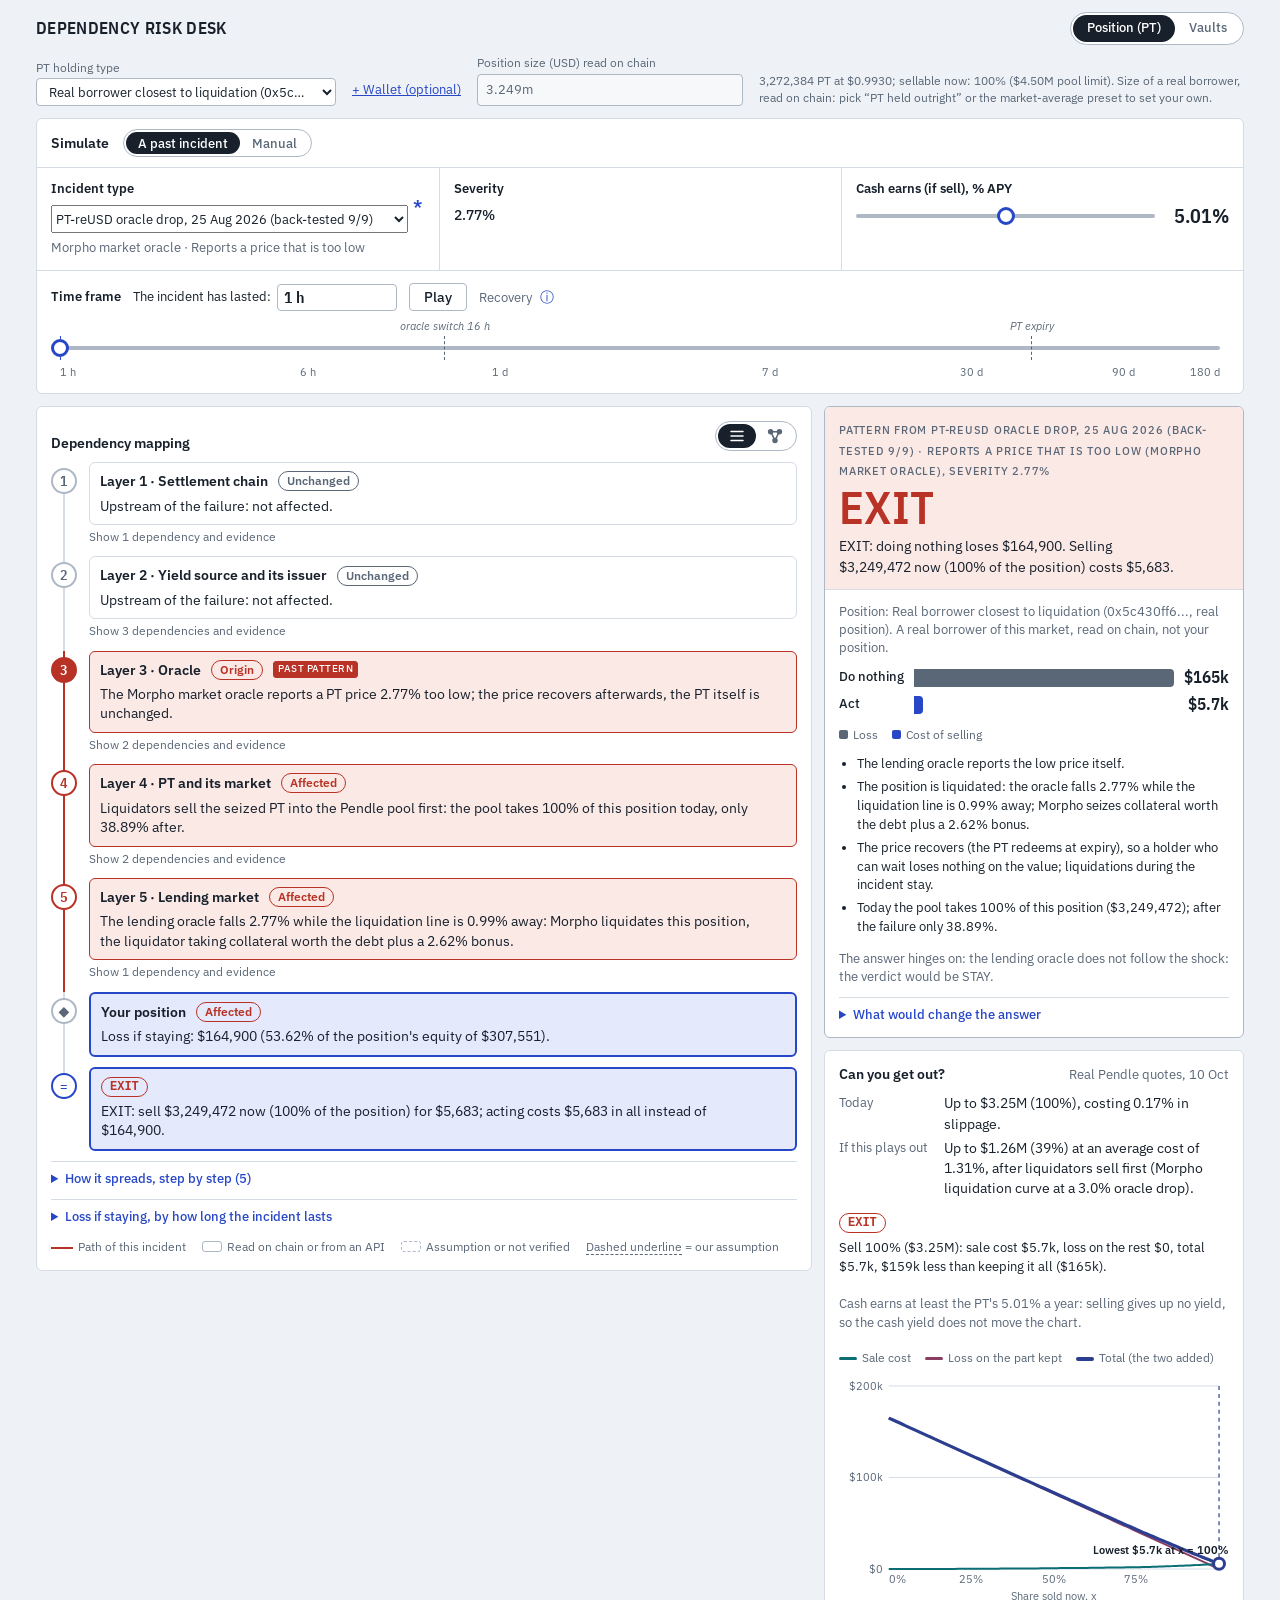
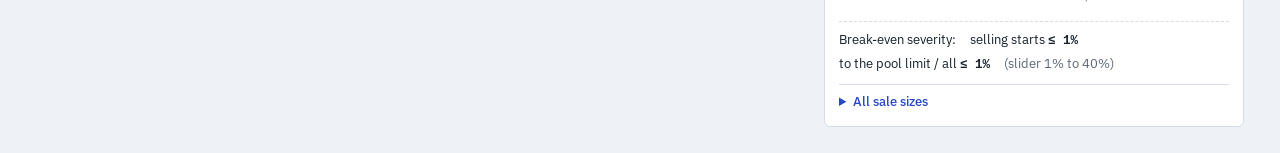
==== commit 9e537871: "Past mode picks its event in the "Incident type" column The past-incident select (with its asterisk " ====
--- a/web/demo.html
+++ b/web/demo.html
@@ -64,15 +64,16 @@
             <button data-mode="past" aria-pressed="true"></button
             ><button data-mode="manual" aria-pressed="false"></button>
           </div>
-          <span class="pastwrap">
-            <select id="replay" aria-label="Past incident" aria-describedby="pastBanner"></select>
-            <button type="button" class="pinfo" id="pastInfo" aria-describedby="pastBanner">*</button>
-            <div class="banner ptip" id="pastBanner" role="tooltip" hidden></div>
-          </span>
         </div>
         <div class="ctrls">
           <div class="ctl">
             <span class="q" id="q1"></span>
+            <!-- past mode: the past incident (line 1) and the incident type it sets (line 2, #ro1) -->
+            <span class="pastwrap">
+              <select id="replay" aria-label="Past incident" aria-describedby="pastBanner"></select>
+              <button type="button" class="pinfo" id="pastInfo" aria-describedby="pastBanner">*</button>
+              <div class="banner ptip" id="pastBanner" role="tooltip" hidden></div>
+            </span>
             <div class="casc" id="casc">
               <button type="button" class="cbtn" id="incBtn" aria-haspopup="menu" aria-expanded="false"
                 ><span id="incTxt"></span></button>
--- a/web/demo.css
+++ b/web/demo.css
@@ -2140,3 +2140,18 @@
           border-top: 0;
         }
       }
+      /* past mode (user decision, 11 Oct): the past incident is chosen in the "Incident type" column, its select on the
+   first line and the incident type it sets on the second; the description tooltip opens to the asterisk's right */
+      .ctl .pastwrap {
+        flex: none;
+        width: 100%;
+      }
+      .ctl .pastwrap select {
+        flex: 1 1 auto;
+        min-width: 0;
+      }
+      .ctl #ro1 {
+        font-size: 13px;
+        color: var(--muted);
+        font-weight: 400;
+      }
